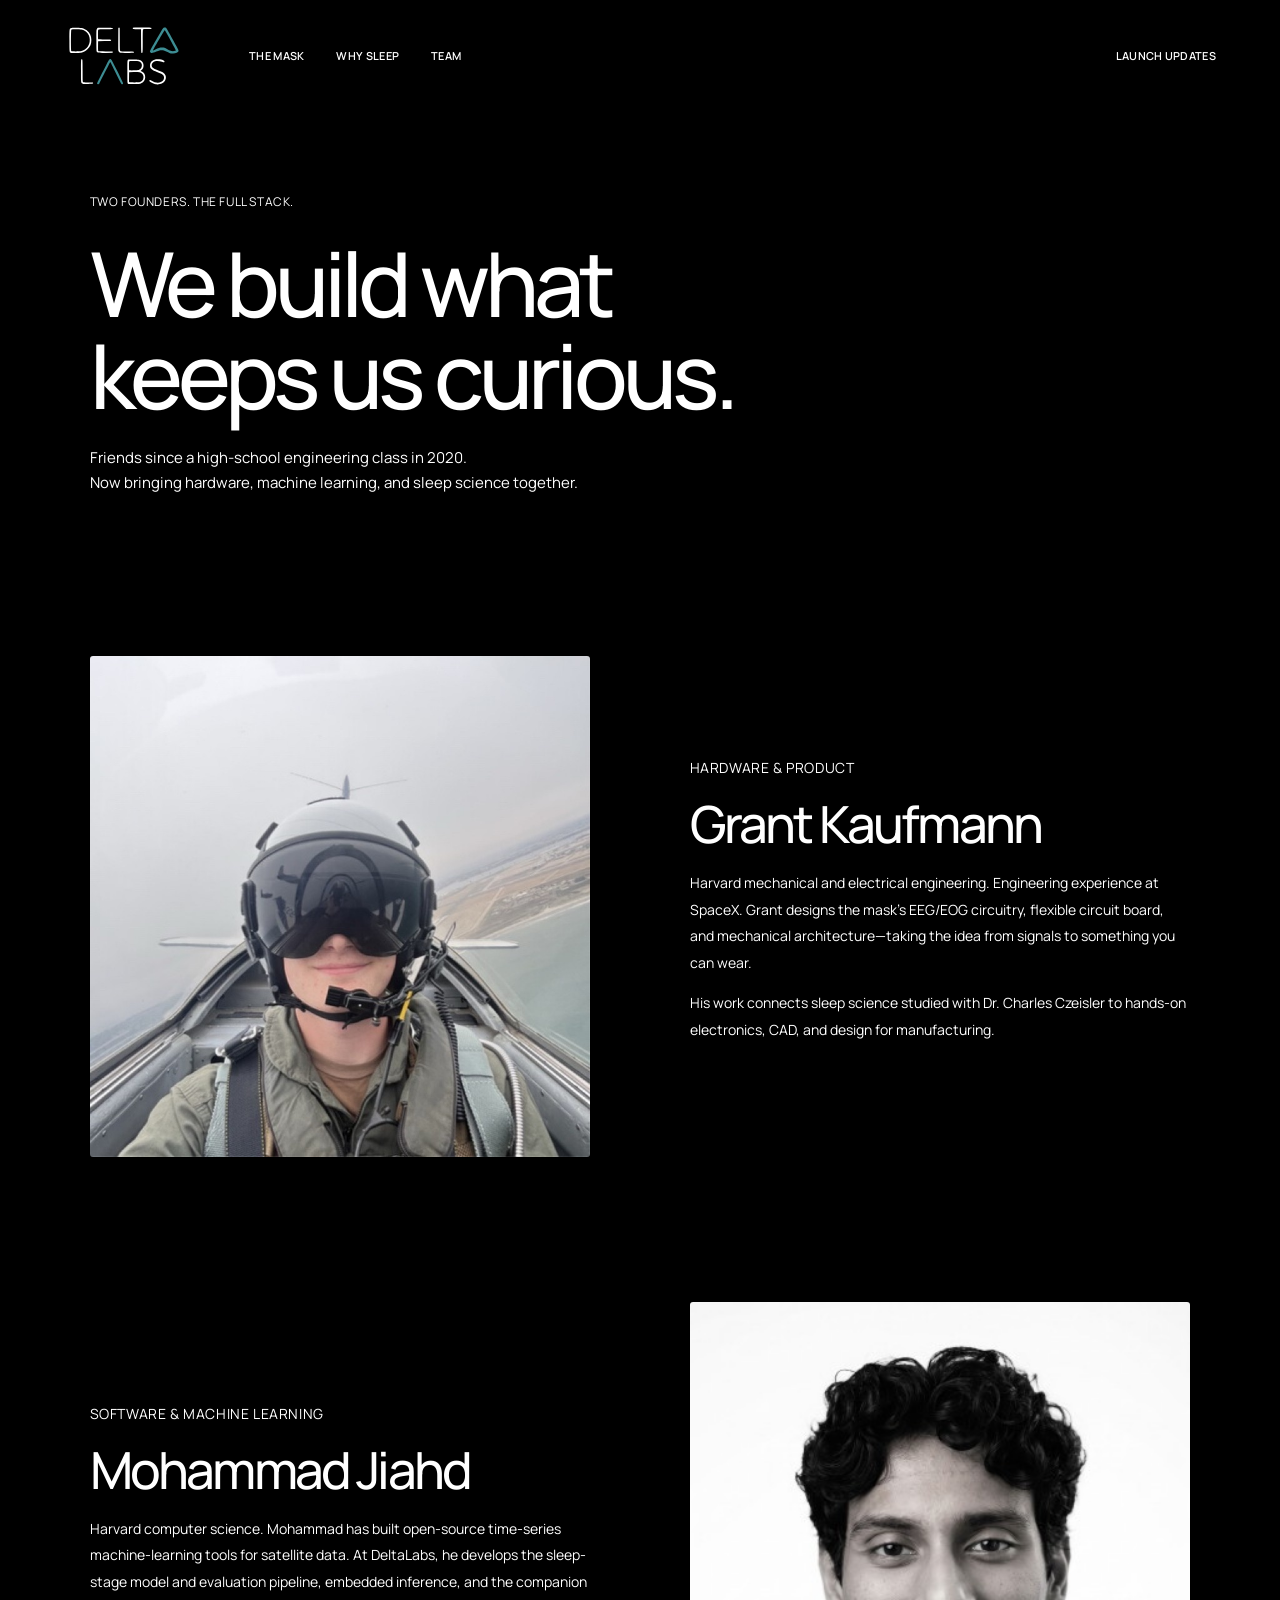
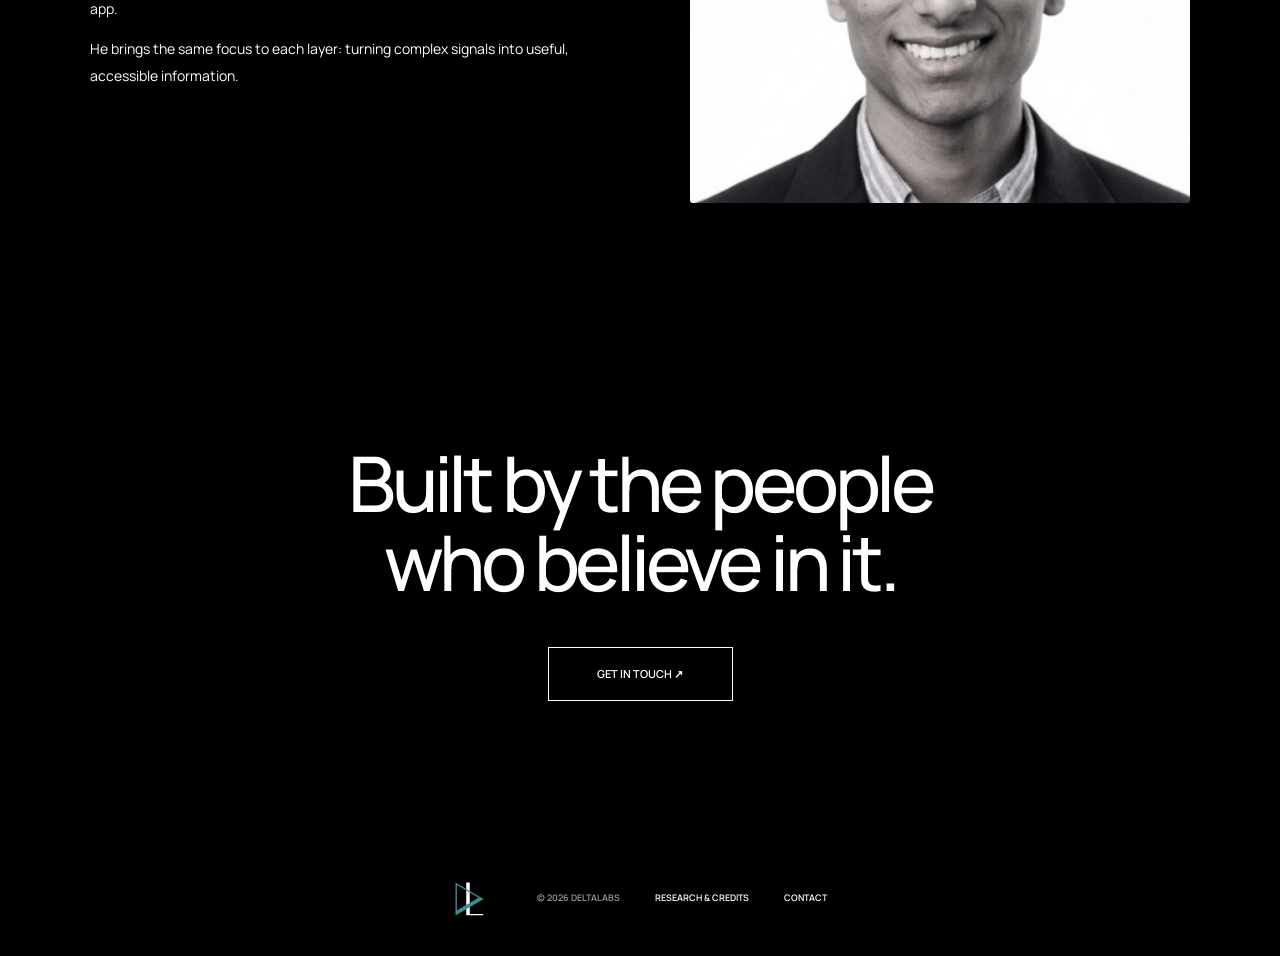
==== about.html @ b3bbf941 "Version revised product media to refresh cached previews" ====
<!doctype html><html lang="en"><head><meta charset="utf-8"><meta name="viewport" content="width=device-width,initial-scale=1"><meta name="theme-color" content="#000"><title>Meet the team — DeltaLabs</title><meta name="description" content="A new approach to sleep: sensing, sound, and sunrise in one integrated mask. Explore the design and the science of sleep."><link rel="icon" href="assets/mark.svg?v=4"><link rel="stylesheet" href="styles.css?v=4"><link rel="stylesheet" href="v4.css?v=4"><script src="config.js" defer></script><script src="app.js?v=4" defer></script></head><body class="inner-page"><a class="skip" href="#main">Skip to content</a><header class="header"><a class="brand" href="./" aria-label="DeltaLabs home"><img src="assets/wordmark.svg?v=4" width="116" height="65" alt="DeltaLabs"></a><nav id="navigation" aria-label="Main navigation"><a href="features.html">The mask</a><a href="sleep.html">Why sleep</a><a href="about.html">Team</a></nav><a class="nav-cta" href="./#launch" data-campaign>Launch updates</a><button class="menu-toggle" aria-label="Open navigation" aria-expanded="false" aria-controls="navigation"><span></span><span></span></button></header><main id="main"><section class="team-intro" data-reveal><p class="eyebrow">TWO FOUNDERS. THE FULL STACK.</p><h1>We build what<br>keeps us curious.</h1><p>Friends since a high-school engineering class in 2020.<br>Now bringing hardware, machine learning, and sleep science together.</p></section><section class="founders"><article class="founder" data-reveal><img src="assets/grant.jpg" alt="Grant Kaufmann in an aircraft cockpit"><div><p class="eyebrow">HARDWARE & PRODUCT</p><h2>Grant Kaufmann</h2><p>Harvard mechanical and electrical engineering. Engineering experience at SpaceX. Grant designs the mask’s EEG/EOG circuitry, flexible circuit board, and mechanical architecture—taking the idea from signals to something you can wear.</p><p>His work connects sleep science studied with Dr. Charles Czeisler to hands-on electronics, CAD, and design for manufacturing.</p></div></article><article class="founder" data-reveal><img src="assets/mohammad.jpg" alt="Mohammad Jiahd"><div><p class="eyebrow">SOFTWARE & MACHINE LEARNING</p><h2>Mohammad Jiahd</h2><p>Harvard computer science. Mohammad has built open-source time-series machine-learning tools for satellite data. At DeltaLabs, he develops the sleep-stage model and evaluation pipeline, embedded inference, and the companion app.</p><p>He brings the same focus to each layer: turning complex signals into useful, accessible information.</p></div></article></section><section class="launch-minimal"><h2>Built by the people<br>who believe in it.</h2><button class="button" data-contact-open>GET IN TOUCH ↗</button></section></main><footer><a href="./" class="footer-brand" aria-label="DeltaLabs home"><img src="assets/mark.svg?v=4" width="39" height="44" alt=""></a><span>© <span data-year>2026</span> DELTALABS</span><a href="science.html">RESEARCH & CREDITS</a><button data-contact-open>CONTACT</button><div class="socials" aria-label="DeltaLabs social accounts"></div></footer><dialog id="contact-dialog" aria-labelledby="contact-title"><button class="dialog-close" data-close aria-label="Close contact">×</button><h2 id="contact-title">STAY CLOSE.</h2><p>Public contact and launch channels will be announced here.</p><a data-contact hidden></a><div class="socials" aria-label="DeltaLabs social accounts"></div><p class="small-note">The mask is in development. Orders are not open.</p></dialog></body></html>
---- styles.css ----
@import url('https://fonts.googleapis.com/css2?family=Archivo:wght@400;500;600;700&display=swap');
:root{color-scheme:dark;--font:'Archivo',Arial,Helvetica,sans-serif}*{box-sizing:border-box}html{scroll-behavior:smooth}body{margin:0;background:#000;color:#fff;font:15px/1.65 var(--font);overflow-x:hidden}a{color:inherit;text-decoration:none}button{font:inherit;color:inherit;border:0;background:none;cursor:pointer}img,video{display:block;max-width:100%}a:focus-visible,button:focus-visible,summary:focus-visible{outline:1px solid #fff;outline-offset:7px}::selection{background:white;color:black}.sr-only{position:absolute;width:1px;height:1px;padding:0;margin:-1px;overflow:hidden;clip:rect(0,0,0,0);white-space:nowrap;border:0}.skip{position:fixed;z-index:100;top:-80px;left:20px;background:white;color:black;padding:15px}.skip:focus{top:10px}.header{position:absolute;z-index:20;top:0;left:0;width:100%;height:112px;display:flex;align-items:center;gap:65px;padding:0 5%;background:linear-gradient(#0008,transparent)}.brand{display:block;flex-shrink:0}.brand img{width:116px;height:65px;object-fit:contain}.header nav{display:flex;gap:32px}.header nav a,.nav-cta{font-size:11px;font-weight:600;letter-spacing:.3px;text-transform:uppercase;position:relative}.header nav a:after,.nav-cta:after{content:'';position:absolute;width:0;height:1px;bottom:-6px;left:0;background:white;transition:width .3s}.header nav a:hover:after,.nav-cta:hover:after{width:100%}.nav-cta{margin-left:auto}.menu-toggle{display:none}.hero{position:relative;width:100%;height:100svh;min-height:540px;background:#000;overflow:hidden}.hero>video{width:100%;height:100%;object-fit:cover;object-position:center}.scroll-cue{position:absolute;bottom:38px;left:calc(50% - 20px);width:40px;height:40px;display:grid;place-items:center}.scroll-cue span{width:15px;height:15px;border-right:2px solid #fff;border-bottom:2px solid #fff;transform:rotate(45deg);animation:chevron 2.5s ease-in-out infinite}.replay{position:absolute;bottom:42px;right:5%;font-size:9px;letter-spacing:1px;color:#ffffffa0;min-height:35px;padding:10px}.scene{position:relative;min-height:740px;height:100svh;max-height:1300px;isolation:isolate;overflow:hidden;background:#000}.scene-image{position:absolute;inset:0;width:100%;height:100%;object-fit:cover;object-position:center;z-index:-2}.scene:after{content:'';position:absolute;inset:0;background:linear-gradient(0deg,#000b,transparent 53%);z-index:-1;pointer-events:none}.scene-copy{position:absolute;left:6%;bottom:10%;max-width:420px}.scene-copy.right{left:auto;right:6%}.eyebrow{font-size:12px;font-weight:400;letter-spacing:.6px;margin:0 0 15px;text-transform:uppercase;color:#fff}h2{font:600 clamp(38px,4.2vw,66px)/1.04 var(--font);letter-spacing:-1.6px;margin:0 0 20px}h2 em{font-style:normal}.scene-copy>p:not(.eyebrow),.launch-copy>p:not(.eyebrow){font-size:14px;color:#ddd;line-height:1.7;margin:0 0 24px}.button{display:inline-flex;min-height:54px;min-width:185px;padding:16px 24px;align-items:center;justify-content:center;border:1px solid #fff;color:#fff;background:transparent;font-size:11px;font-weight:600;transition:background .25s,color .25s}.button:hover{background:#fff;color:#000}.button span{margin-left:25px}.science-teaser{position:relative;min-height:800px;height:100svh;max-height:1100px;padding:100px 6%;display:flex;align-items:center;overflow:hidden}.science-heading{position:relative;z-index:2;max-width:470px}.science-heading h2{font-size:clamp(45px,5.5vw,82px)}.science-heading>p:not(.eyebrow){font-size:15px;color:#ccc;line-height:1.9;margin:25px 0 30px}.bird-trace{position:absolute;left:35%;top:9%;width:75%;height:85%;opacity:.8}.bird-trace svg{width:100%;height:100%;fill:none;stroke:#fff;stroke-width:1}.bird-trace circle{stroke:#ffffff13}.bird-trace .flight-path{stroke:#ffffff40;stroke-dasharray:2 10}.bird-trace .bird{fill:#fff;stroke:none;transform-origin:50% 50%;animation:glide 10s ease-in-out infinite}.launch{position:relative;min-height:850px;height:100svh;max-height:1300px;overflow:hidden;background:#000}.launch>img{position:absolute;inset:0;width:100%;height:100%;object-fit:cover}.launch-copy{position:absolute;bottom:9%;width:100%;text-align:center;padding:0 6%}.launch-copy h2{margin:0 0 20px}.contact-line{display:flex;justify-content:center;align-items:center;gap:45px;flex-wrap:wrap;padding:65px 6% 25px;font-size:10px;font-weight:500}.contact-line p{color:#888}.contact-line button{font-size:10px;padding:0}.contact-line a:hover,.contact-line button:hover{color:#aaa}.product-note{text-align:center;max-width:920px;margin:15px auto 45px;padding:0 5%;font-size:9px;color:#888;line-height:1.8}footer{display:flex;justify-content:center;align-items:center;gap:35px;min-height:115px;padding:30px 6%;font-size:9px;font-weight:600}footer>span{color:#999}footer button{font-size:9px;font-weight:600;padding:0}.footer-brand{margin-right:10px}.footer-brand img{object-fit:contain}.socials{display:flex;gap:22px;flex-wrap:wrap;font-size:10px}.socials:empty{display:none}dialog{border:1px solid #ffffff35;background:#050505;color:#fff;padding:50px;width:min(650px,92vw);max-height:90svh;overflow-y:auto}dialog::backdrop{background:#000e;backdrop-filter:blur(8px)}dialog h2{font-size:36px;letter-spacing:-1px}dialog p{font-size:13px;color:#bbb}.dialog-close{position:absolute;top:12px;right:18px;font-size:30px;font-weight:400;padding:5px;line-height:1}.small-note{font-size:10px!important;color:#999!important;margin-top:30px}.film-heading{display:flex;justify-content:space-between;align-items:center;margin-bottom:25px}.film-heading h2{font-size:22px;margin:0}.film-heading button{font-size:32px;line-height:1}#film-dialog{width:min(1200px,94vw);padding:25px}#product-film{width:100%;height:auto}body.modal-open{overflow:hidden}dl{margin:35px 0 0}dl>div{padding:17px 0;border-top:1px solid #ffffff30;display:grid;grid-template-columns:135px 1fr;gap:20px}dt{font-size:10px;font-weight:600}dd{margin:0;font-size:12px;color:#bbb}a[hidden]{display:none!important}.inner-page .header{position:relative;background:none}.section{padding:80px 6%;max-width:1600px;margin:auto}.page-hero{padding-top:70px;padding-bottom:60px}.page-hero h1{font:600 clamp(54px,6.3vw,98px)/1.02 var(--font);letter-spacing:-3px;margin:25px 0 30px;text-transform:uppercase}.page-hero h1 em{font-style:normal}.page-hero>p{max-width:620px;color:#bbb;font-size:15px}.team-grid{display:grid;grid-template-columns:1fr 1fr;gap:80px;padding-top:30px}.team-card{border-top:1px solid #ffffff50;padding-top:30px}.team-card h2{font-size:35px;line-height:1.1;letter-spacing:-1px;margin:20px 0 25px}.team-card .role{font-size:10px;color:#aaa;letter-spacing:.5px}.team-card p{font-size:14px;color:#bbb;line-height:1.9}.editorial{max-width:1050px;padding-top:20px}.editorial h2{font-size:36px;letter-spacing:-1px;line-height:1.15;margin:55px 0 25px}.editorial h3{font-size:21px;font-weight:500;line-height:1.4;margin:35px 0 15px}.editorial p,.editorial li{font-size:14px;color:#bbb;line-height:1.95}.editorial a:not(.button){text-decoration:underline;text-decoration-color:#ffffff60;text-underline-offset:4px;color:#fff}.course-note{font-size:11px!important;border-top:1px solid #ffffff30;padding-top:22px;color:#999!important}.chapter{border-top:1px solid #ffffff25;padding-top:35px;margin-top:55px;scroll-margin-top:40px}.chapter h2{margin-top:20px}.chapter .eyebrow{font-size:10px}.editorial li{margin-bottom:18px}.editorial ol{padding-left:20px}.science-nav{display:flex;flex-wrap:wrap;gap:25px;padding-top:0;padding-bottom:40px}.science-nav a{font-size:10px;text-transform:uppercase;border-bottom:1px solid #ffffff40;padding-bottom:5px}.contact.section{display:grid;grid-template-columns:1fr 1fr;gap:80px;border-top:1px solid #ffffff30}.contact h2{font-size:35px;margin:25px 0}.contact p{color:#aaa;font-size:13px}.contact-links{display:flex;flex-direction:column;align-items:flex-start;justify-content:center;gap:20px}.contact-links p{font-size:12px}.contact-links>a:not(.button){font-size:12px}.ready .scene-copy,.ready .science-heading,.ready .launch-copy{opacity:0;transform:translateY(25px);transition:transform .8s ease,opacity .8s ease}.ready .in-view .scene-copy,.ready .in-view .science-heading,.ready .in-view .launch-copy{opacity:1;transform:translateY(0)}
@keyframes chevron{0%,100%{transform:translateY(0) rotate(45deg);opacity:.5}50%{transform:translateY(8px) rotate(45deg);opacity:1}}@keyframes glide{50%{transform:translateY(-12px) rotate(2deg)}}
@media(max-width:900px){.header{gap:35px}.header nav{gap:24px}.scene{min-height:700px}.scene-copy,.scene-copy.right{max-width:340px;bottom:9%}.science-teaser{min-height:720px}.bird-trace{left:28%;width:90%;opacity:.4}h2{font-size:48px}.launch{min-height:740px}}
@media(max-width:600px){.header{height:90px;padding:0 6%;gap:20px}.brand img{width:88px;height:56px}.header nav{display:none;position:absolute;top:90px;left:0;right:0;background:#000;padding:25px 6% 35px;flex-direction:column;gap:25px;border-bottom:1px solid #ffffff20}.header nav.open{display:flex}.header nav a{font-size:12px}.nav-cta{font-size:9px;letter-spacing:0}.menu-toggle{display:flex;width:24px;height:30px;flex-direction:column;justify-content:center;gap:6px;padding:0}.menu-toggle span{display:block;width:22px;height:1px;background:#fff;transition:transform .2s}.menu-toggle[aria-expanded=true] span:first-child{transform:translateY(3.5px) rotate(45deg)}.menu-toggle[aria-expanded=true] span:last-child{transform:translateY(-3.5px) rotate(-45deg)}.hero{min-height:580px}.hero>video{object-fit:contain;transform:scale(1.08)}.scroll-cue{bottom:35px}.replay{bottom:37px;font-size:8px}.scene{height:95svh;min-height:680px;max-height:950px}.scene-image{object-fit:contain;object-position:center 28%;height:66%;top:0;transform:scale(1.6)}.scene-copy,.scene-copy.right{left:7%;right:7%;bottom:8%;max-width:360px}.scene:after{background:linear-gradient(0deg,#000 3%,#000c 27%,transparent 62%)}.eyebrow{font-size:10px;margin-bottom:16px}h2{font-size:40px;letter-spacing:-1px;line-height:1.06;margin-bottom:22px}.scene-copy>p:not(.eyebrow){font-size:13px;line-height:1.8;margin-bottom:25px}.button{font-size:10px;padding:15px 20px;min-height:50px;min-width:170px}.science-teaser{height:90svh;min-height:720px;padding:65px 7%;align-items:flex-end}.science-heading{max-width:340px}.science-heading h2{font-size:46px}.science-heading>p:not(.eyebrow){font-size:13px}.bird-trace{top:-12%;left:-3%;width:110%;height:65%;opacity:.7}.launch{min-height:740px;height:95svh}.launch>img{object-fit:contain;height:70%;transform:scale(1.4)}.launch-copy{bottom:8%;padding:0 7%;text-align:left}.launch-copy h2{font-size:37px}.launch-copy>p:not(.eyebrow){font-size:12px}.contact-line{padding:40px 7% 20px;gap:25px;justify-content:flex-start}.contact-line p{width:100%;margin:0;font-size:9px}.contact-line a,.contact-line button{font-size:9px}.product-note{text-align:left;padding:0 7%;font-size:8px;margin-bottom:25px}footer{justify-content:flex-start;flex-wrap:wrap;padding:25px 7%;gap:24px;font-size:8px}footer button{font-size:8px}.footer-brand{margin-right:0}.footer-brand img{width:30px;height:35px}.section{padding:55px 7%}.page-hero{padding-top:50px;padding-bottom:25px}.page-hero h1{font-size:48px;letter-spacing:-1.5px;line-height:1.05}.page-hero>p{font-size:13px}.team-grid{grid-template-columns:1fr;gap:45px;padding-top:30px}.team-card h2{font-size:32px}.team-card p{font-size:13px}.editorial{padding-top:20px}.editorial h2{font-size:29px;margin-top:40px}.editorial h3{font-size:20px}.editorial p,.editorial li{font-size:13px}.science-nav{gap:18px;padding-top:15px;padding-bottom:30px}.science-nav a{font-size:9px}.contact.section{grid-template-columns:1fr;gap:15px}dialog{padding:40px 25px}dialog h2{font-size:30px}dl>div{grid-template-columns:1fr;gap:10px}.chapter{margin-top:40px;padding-top:25px}.chapter h2{margin-top:15px}}
@media(prefers-reduced-motion:reduce){html{scroll-behavior:auto}*,*:before,*:after{animation:none!important;transition:none!important}.ready .scene-copy,.ready .science-heading,.ready .launch-copy{opacity:1;transform:none}}
---- v4.css ----
@import url('https://fonts.googleapis.com/css2?family=Manrope:wght@400;500;600;700&display=swap');
:root{--font:'Manrope',Arial,sans-serif}body{color:#fff}h1,h2{font-weight:500;letter-spacing:-.055em}p{color:#fff}.brand img{width:120px;height:70px}.opening{height:100svh;min-height:580px;position:relative;overflow:hidden}.opening video{width:100%;height:100%;object-fit:cover}.opening-bottom{position:absolute;bottom:35px;left:6%;right:6%;display:flex;justify-content:space-between;font-size:10px;letter-spacing:.08em}.opening-bottom button{font-size:9px}.statement{padding:140px 7%;max-width:1250px;margin:auto}.statement h2{font-size:clamp(58px,8vw,116px);line-height:1}.statement>p:not(.eyebrow){margin:30px 0;font-size:17px;line-height:1.8}.benefit{height:100svh;min-height:700px;position:relative;isolation:isolate;overflow:hidden}.backdrop{position:absolute;z-index:-3;inset:0;width:100%;height:100%;object-fit:cover;filter:brightness(.65)}.benefit:after,.sleep-hero:after{content:'';position:absolute;inset:0;z-index:-1;background:linear-gradient(90deg,#000c,transparent 85%),linear-gradient(0deg,#000,transparent 35%,transparent 85%,#000)}.benefit-copy{position:absolute;left:7%;bottom:12%;width:min(440px,86%)}.benefit-copy h2{font-size:clamp(50px,6vw,88px)}.benefit-copy>p:not(.eyebrow){max-width:330px;font-size:15px}.text-links{display:flex;flex-direction:column;align-items:flex-start;gap:12px;margin-top:30px;font-size:11px}.text-links a{border-bottom:1px solid #ffffff55;padding-bottom:4px}.caption{display:block;font-size:9px!important;letter-spacing:.06em;margin-top:30px!important}.eeg{position:absolute;right:-10%;top:22%;width:80%;opacity:.75;overflow:visible}.eeg path{fill:none;stroke:#fff;stroke-width:1;stroke-dasharray:1800;animation:signal 12s linear infinite}.sensing .backdrop{object-position:70% center;filter:brightness(.55)}.launch-minimal{text-align:center;padding:140px 7%}.launch-minimal h2{font-size:clamp(48px,6vw,84px)}.launch-minimal .button{margin-top:25px}.team-intro{padding:80px 7% 100px}.team-intro h1{font-size:clamp(54px,7vw,104px);line-height:1.03;margin:25px 0}.founders{padding:0 7%;max-width:1600px;margin:auto}.founder{display:grid;grid-template-columns:1fr 1fr;align-items:center;gap:9%;padding:45px 0 100px}.founder img{width:100%;height:auto;aspect-ratio:1;object-fit:cover;border-radius:3px}.founder h2{font-size:clamp(32px,4vw,55px)}.founder p{font-size:14px;line-height:1.9}.founder:nth-child(2) img{order:2}.sleep-hero{position:relative;isolation:isolate;height:90svh;min-height:650px;display:flex;align-items:flex-end;padding:100px 7%}.sleep-hero h1{font-size:clamp(65px,9vw,136px);line-height:.98;margin:20px 0 30px}.sleep-hero>div{max-width:660px}.sleep-hero p{max-width:390px}.guide-nav{padding:30px 7%;display:flex;gap:25px;flex-wrap:wrap;border-bottom:1px solid #ffffff20;font-size:10px;text-transform:uppercase}.sleep-chapter{position:relative;isolation:isolate;padding:110px 7%;scroll-margin-top:30px;overflow:hidden;min-height:650px}.sleep-chapter>.backdrop{opacity:.45;filter:brightness(.7)}.sleep-chapter:after{content:'';position:absolute;inset:0;z-index:-1;background:linear-gradient(0deg,#000,transparent 35%,#0009 75%,#000),linear-gradient(90deg,#000b,transparent)}.chapter-layout{display:grid;grid-template-columns:1fr 1fr;gap:10%;max-width:1450px;margin:auto}.chapter-lead{position:sticky;top:60px;align-self:start}.chapter-lead h2{font-size:clamp(43px,5vw,74px)}.chapter-lead>p{max-width:400px}.research-details{border-top:1px solid #ffffff55;padding:20px 0}.research-details summary{cursor:pointer;list-style:none;display:flex;justify-content:space-between;gap:20px;font-size:16px;line-height:1.5}.research-details summary::-webkit-details-marker{display:none}.research-details summary:after{content:'+'}.research-details[open] summary:after{content:'−'}.research-details p{font-size:13px;line-height:1.95;margin-top:20px}.research-details a,.source-line a{border-bottom:1px solid #ffffff66}.source-line{font-size:10px;line-height:1.9;margin-top:25px}.feature-shell{height:calc(100svh - 112px);min-height:690px;position:relative;overflow:hidden}.feature-heading{position:absolute;left:6%;top:20px;z-index:3;pointer-events:none}.feature-heading h1{font-size:clamp(35px,4vw,62px);line-height:1.05;margin:10px 0}.feature-heading p{font-size:10px}.model-stage{position:absolute;inset:0 28% 0 0;background:radial-gradient(ellipse at 45% 50%,#17191a 0,black 65%)}.model-stage canvas{width:100%;height:100%;display:block}.model-status{position:absolute;left:6%;bottom:20px;font-size:10px}.hotspots{position:absolute;inset:0;pointer-events:none}.hotspot{position:absolute;pointer-events:auto;width:32px;height:32px;border-radius:50%;border:1px solid #fff;background:#0008;transform:translate(-50%,-50%);font-size:17px;box-shadow:0 0 0 5px #ffffff15;transition:background .3s}.hotspot:after{content:attr(aria-label);position:absolute;left:40px;top:7px;white-space:nowrap;font-size:9px;letter-spacing:.04em}.hotspot[aria-pressed=true]{background:white;color:black}.feature-description{position:absolute;right:6%;top:20%;width:27%;max-width:380px}.feature-description h2{font-size:clamp(30px,3.2vw,49px);margin:20px 0}.feature-description p{font-size:13px;line-height:1.9}.part-selector{display:flex;flex-wrap:wrap;gap:8px;margin-top:30px}.part-selector button{padding:8px 11px;border:1px solid #ffffff40;border-radius:20px;font-size:10px}.part-selector button[aria-pressed=true]{background:white;color:black}.reset-model{margin-top:22px;font-size:10px;border-bottom:1px solid #ffffff55;padding:5px 0}.feature-note{font-size:9px!important;opacity:.7;margin-top:25px}.model-fallback{position:absolute;width:100%;height:100%;object-fit:contain;opacity:.5;pointer-events:none}.model-loaded .model-fallback{display:none}.reveal-ready [data-reveal]{opacity:0;transform:translateY(28px);transition:opacity 1s,transform 1s}.reveal-ready [data-reveal].revealed{opacity:1;transform:none}.motion-paused .eeg path{animation-play-state:paused}@keyframes signal{to{stroke-dashoffset:-3600}}
@media(max-width:850px){.chapter-layout{grid-template-columns:1fr;gap:35px}.chapter-lead{position:static}.feature-shell{height:auto;min-height:1050px}.model-stage{inset:0 0 auto;height:570px}.feature-description{top:580px;left:7%;right:7%;width:auto;max-width:none}.feature-heading{top:20px}.hotspot:after{display:none}.feature-heading h1{font-size:38px}.feature-description h2{font-size:38px}.founder{gap:6%}.founder p{font-size:12px}.feature-heading p{max-width:240px}}
@media(max-width:600px){.opening{min-height:580px}.opening video{object-fit:cover;object-position:50% 50%}.opening-bottom{font-size:8px}.opening-bottom button{font-size:8px}.statement{padding:95px 7%}.statement>p:not(.eyebrow){font-size:14px}.benefit{height:90svh;min-height:660px}.benefit-copy{bottom:10%}.benefit-copy h2{font-size:54px}.benefit-copy>p:not(.eyebrow){font-size:13px;max-width:290px}.benefit:after{background:linear-gradient(0deg,#000 0,#0009 35%,transparent 80%,#000)}.backdrop{object-position:60% center}.eeg{width:130%;top:18%;right:-35%}.launch-minimal{padding:95px 7%}.team-intro{padding:55px 7% 55px}.team-intro h1{font-size:55px}.team-intro>p{font-size:13px}.founder{grid-template-columns:1fr;gap:30px;padding:25px 0 65px}.founder:nth-child(2) img{order:0}.founder h2{font-size:35px}.founder p{font-size:13px}.sleep-hero{min-height:650px;padding-bottom:75px}.sleep-hero h1{font-size:69px}.sleep-hero p{font-size:14px}.sleep-chapter{padding:75px 7%}.guide-nav{gap:18px;font-size:9px}.chapter-lead h2{font-size:47px}.chapter-lead>p{font-size:14px}.research-details summary{font-size:14px}.research-details p{font-size:12px}.feature-shell{min-height:1050px}.model-stage{height:510px}.feature-description{top:520px}.feature-heading{left:7%}.feature-heading h1{font-size:34px}.model-status{bottom:8px}.feature-note{font-size:9px}.brand img{width:90px;height:60px}}
.wild-gallery{display:grid;grid-template-columns:1fr 1fr;gap:3%;padding:30px 7% 80px}.wild-gallery figure{margin:0}.wild-gallery img{width:100%;aspect-ratio:3/2;object-fit:cover;filter:brightness(.75)}.wild-gallery figcaption{font-size:10px;margin-top:15px;max-width:350px}@media(max-width:600px){.wild-gallery{grid-template-columns:1fr;gap:35px}}
.spin-toggle{display:block;font-size:10px;padding:7px 0;margin-top:10px}.model-stage canvas{touch-action:none;cursor:grab}.model-stage.dragging canvas{cursor:grabbing}.hotspots{z-index:2}.hotspot:after{opacity:0;transition:opacity .2s;background:#000b;padding:2px 5px;top:4px}.hotspot:hover:after,.hotspot:focus-visible:after,.hotspot[aria-pressed=true]:after{opacity:1;color:white}
@media(min-width:851px){.model-stage{right:34%}}
@media(max-width:600px){.opening video{transform:scale(.8)}}
@media(prefers-reduced-motion:reduce){.reveal-ready [data-reveal]{opacity:1;transform:none}.eeg path{animation:none}}
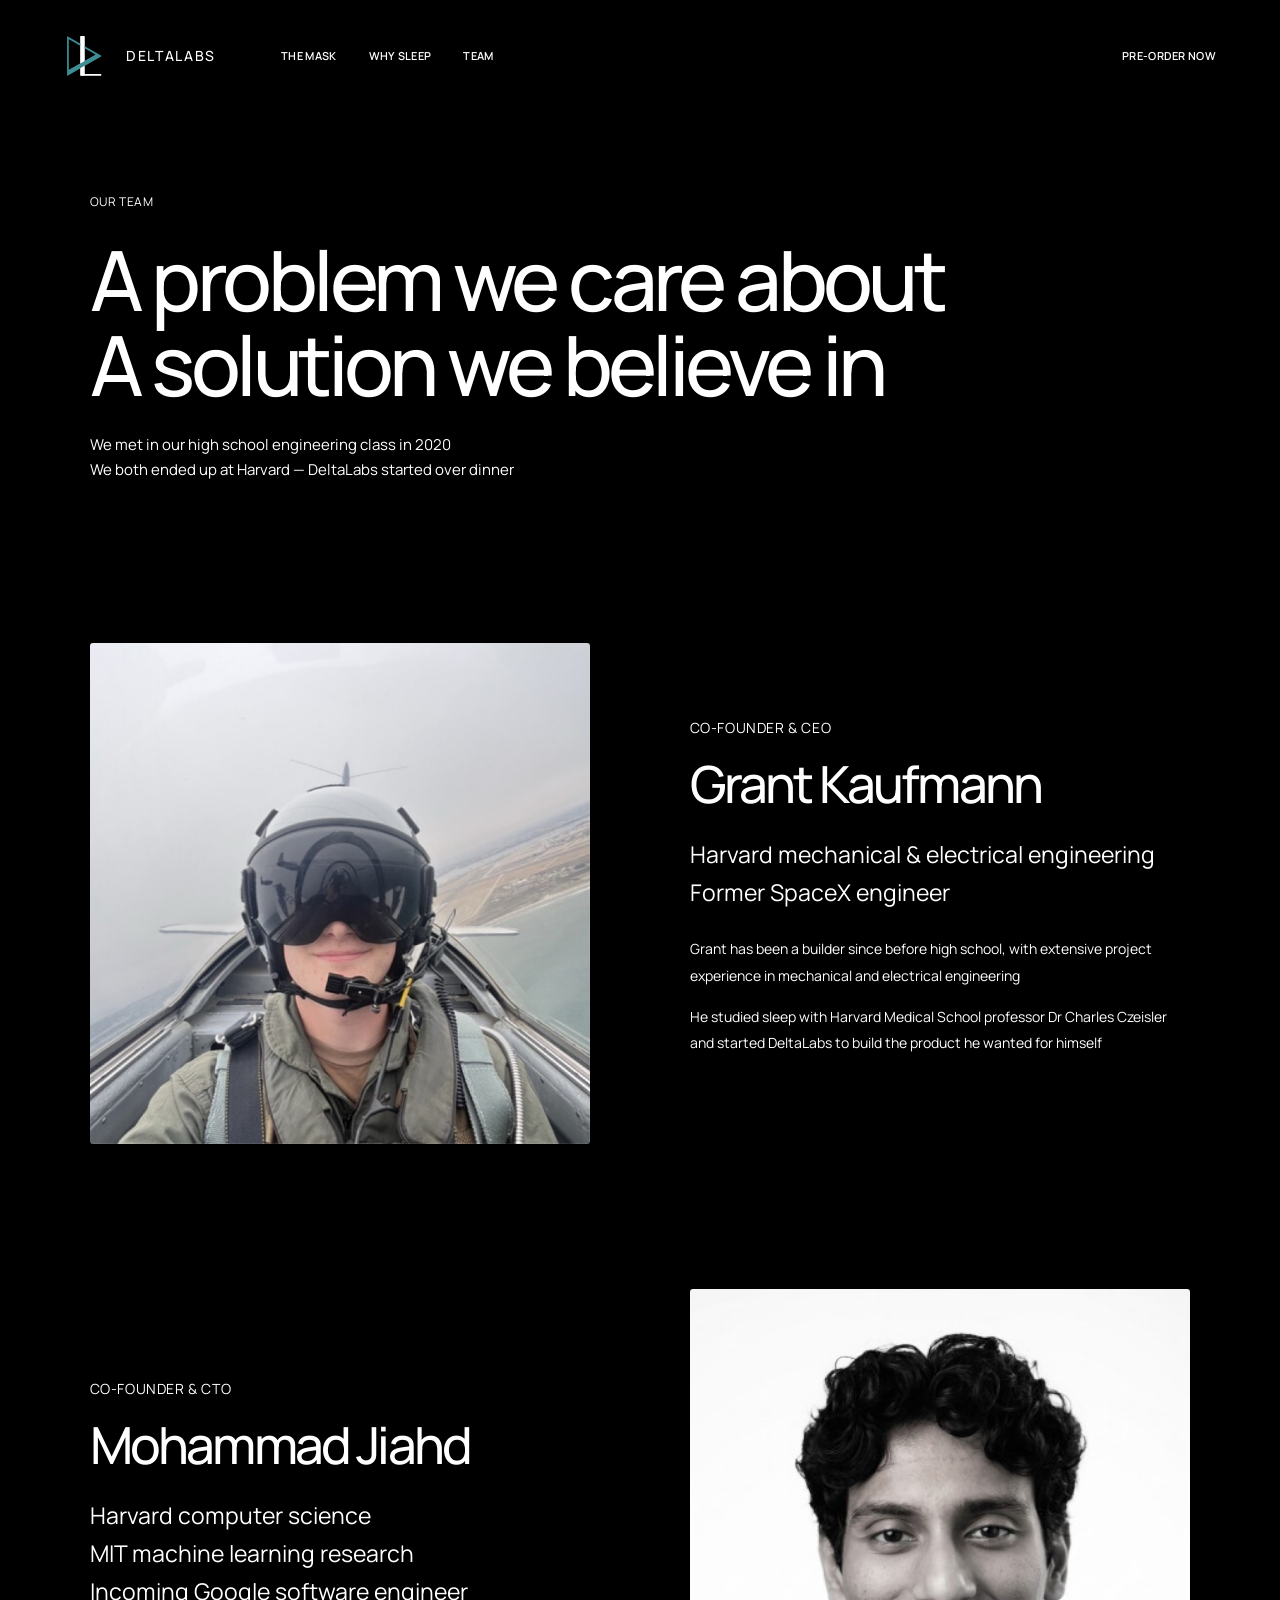
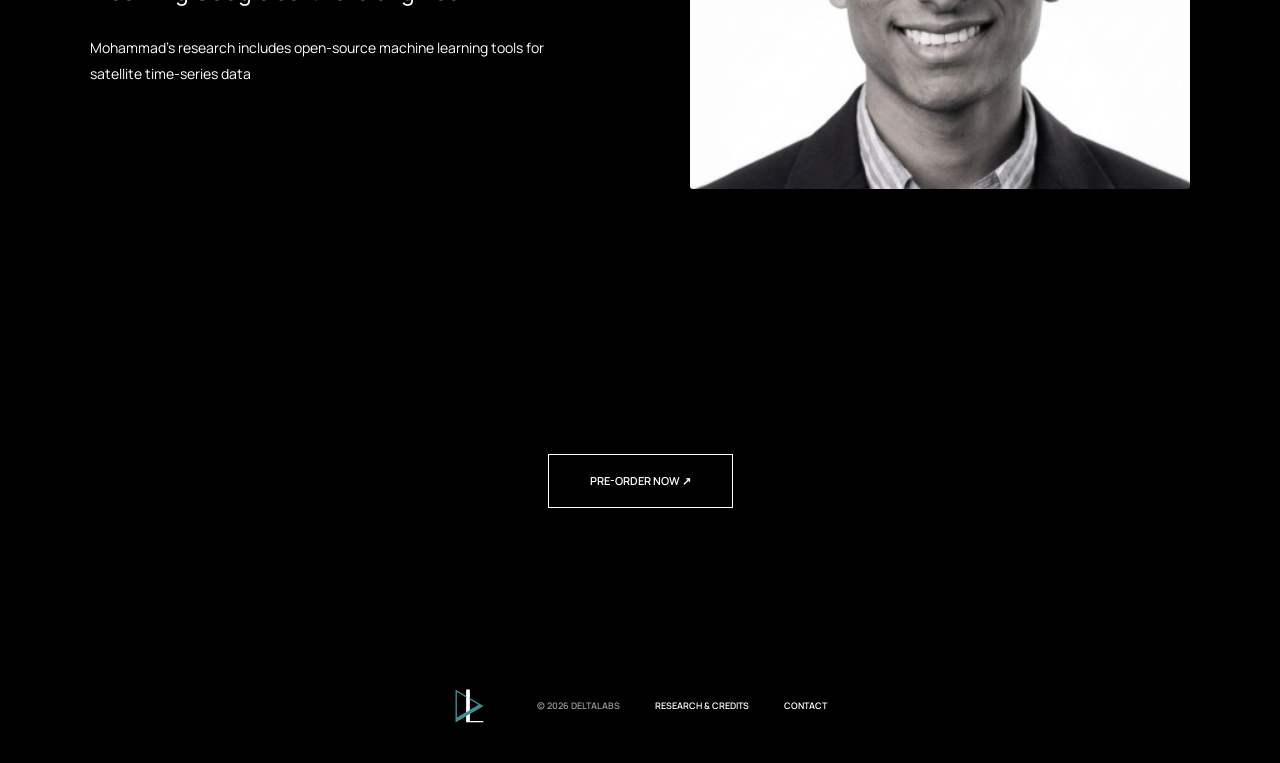
==== commit 81106ab3: "Use founder pitch copy and rebuild mask films and feature explorer" ====
--- a/about.html
+++ b/about.html
@@ -1 +1 @@
-<!doctype html><html lang="en"><head><meta charset="utf-8"><meta name="viewport" content="width=device-width,initial-scale=1"><meta name="theme-color" content="#000"><title>Meet the team — DeltaLabs</title><meta name="description" content="A new approach to sleep: sensing, sound, and sunrise in one integrated mask. Explore the design and the science of sleep."><link rel="icon" href="assets/mark.svg?v=4"><link rel="stylesheet" href="styles.css?v=4"><link rel="stylesheet" href="v4.css?v=4"><script src="config.js" defer></script><script src="app.js?v=4" defer></script></head><body class="inner-page"><a class="skip" href="#main">Skip to content</a><header class="header"><a class="brand" href="./" aria-label="DeltaLabs home"><img src="assets/wordmark.svg?v=4" width="116" height="65" alt="DeltaLabs"></a><nav id="navigation" aria-label="Main navigation"><a href="features.html">The mask</a><a href="sleep.html">Why sleep</a><a href="about.html">Team</a></nav><a class="nav-cta" href="./#launch" data-campaign>Launch updates</a><button class="menu-toggle" aria-label="Open navigation" aria-expanded="false" aria-controls="navigation"><span></span><span></span></button></header><main id="main"><section class="team-intro" data-reveal><p class="eyebrow">TWO FOUNDERS. THE FULL STACK.</p><h1>We build what<br>keeps us curious.</h1><p>Friends since a high-school engineering class in 2020.<br>Now bringing hardware, machine learning, and sleep science together.</p></section><section class="founders"><article class="founder" data-reveal><img src="assets/grant.jpg" alt="Grant Kaufmann in an aircraft cockpit"><div><p class="eyebrow">HARDWARE & PRODUCT</p><h2>Grant Kaufmann</h2><p>Harvard mechanical and electrical engineering. Engineering experience at SpaceX. Grant designs the mask’s EEG/EOG circuitry, flexible circuit board, and mechanical architecture—taking the idea from signals to something you can wear.</p><p>His work connects sleep science studied with Dr. Charles Czeisler to hands-on electronics, CAD, and design for manufacturing.</p></div></article><article class="founder" data-reveal><img src="assets/mohammad.jpg" alt="Mohammad Jiahd"><div><p class="eyebrow">SOFTWARE & MACHINE LEARNING</p><h2>Mohammad Jiahd</h2><p>Harvard computer science. Mohammad has built open-source time-series machine-learning tools for satellite data. At DeltaLabs, he develops the sleep-stage model and evaluation pipeline, embedded inference, and the companion app.</p><p>He brings the same focus to each layer: turning complex signals into useful, accessible information.</p></div></article></section><section class="launch-minimal"><h2>Built by the people<br>who believe in it.</h2><button class="button" data-contact-open>GET IN TOUCH ↗</button></section></main><footer><a href="./" class="footer-brand" aria-label="DeltaLabs home"><img src="assets/mark.svg?v=4" width="39" height="44" alt=""></a><span>© <span data-year>2026</span> DELTALABS</span><a href="science.html">RESEARCH & CREDITS</a><button data-contact-open>CONTACT</button><div class="socials" aria-label="DeltaLabs social accounts"></div></footer><dialog id="contact-dialog" aria-labelledby="contact-title"><button class="dialog-close" data-close aria-label="Close contact">×</button><h2 id="contact-title">STAY CLOSE.</h2><p>Public contact and launch channels will be announced here.</p><a data-contact hidden></a><div class="socials" aria-label="DeltaLabs social accounts"></div><p class="small-note">The mask is in development. Orders are not open.</p></dialog></body></html>+<!doctype html><html lang="en"><head><meta charset="utf-8"><meta name="viewport" content="width=device-width,initial-scale=1"><meta name="theme-color" content="#000"><title>Our team — DeltaLabs</title><meta name="description" content="Affordable smart sleep masks — sleep tracking, timed light and sound, and sleep education in one mask"><link rel="icon" href="assets/mark.svg?v=5"><link rel="stylesheet" href="styles.css?v=5"><link rel="stylesheet" href="v4.css?v=5"><link rel="stylesheet" href="v5.css?v=5"><script src="config.js" defer></script><script src="app.js?v=5" defer></script></head><body class="inner-page"><a class="skip" href="#main">Skip to content</a><header class="header"><a class="brand" href="./" aria-label="DeltaLabs home"><img src="assets/mark.svg?v=5" width="58" height="58" alt=""><span>DELTALABS</span></a><nav id="navigation" aria-label="Main navigation"><a href="features.html">The mask</a><a href="sleep.html">Why sleep</a><a href="about.html">Team</a></nav><a class="nav-cta" href="./#launch" data-campaign>Pre-order now</a><button class="menu-toggle" aria-label="Open navigation" aria-expanded="false" aria-controls="navigation"><span></span><span></span></button></header><main id="main"><section class="team-intro" data-reveal><p class="eyebrow">OUR TEAM</p><h1>A problem we care about<br>A solution we believe in</h1><p>We met in our high school engineering class in 2020<br>We both ended up at Harvard — DeltaLabs started over dinner</p></section><section class="founders"><article class="founder" data-reveal><img src="assets/grant.jpg" alt="Grant Kaufmann in an aircraft cockpit"><div><p class="eyebrow">CO-FOUNDER & CEO</p><h2>Grant Kaufmann</h2><p class="background-line">Harvard mechanical & electrical engineering<br>Former SpaceX engineer</p><p>Grant has been a builder since before high school, with extensive project experience in mechanical and electrical engineering</p><p>He studied sleep with Harvard Medical School professor Dr Charles Czeisler and started DeltaLabs to build the product he wanted for himself</p></div></article><article class="founder" data-reveal><img src="assets/mohammad.jpg" alt="Mohammad Jiahd"><div><p class="eyebrow">CO-FOUNDER & CTO</p><h2>Mohammad Jiahd</h2><p class="background-line">Harvard computer science<br>MIT machine learning research<br>Incoming Google software engineer</p><p>Mohammad’s research includes open-source machine learning tools for satellite time-series data</p></div></article></section><section class="launch-minimal"><a class="button" href="./#launch" data-campaign>PRE-ORDER NOW ↗</a></section></main><footer><a href="./" class="footer-brand" aria-label="DeltaLabs home"><img src="assets/mark.svg?v=5" width="39" height="44" alt=""></a><span>© <span data-year>2026</span> DELTALABS</span><a href="science.html">RESEARCH & CREDITS</a><button data-contact-open>CONTACT</button><div class="socials" aria-label="DeltaLabs social accounts"></div></footer><dialog id="preorder-dialog" aria-labelledby="preorder-title"><button class="dialog-close" data-close aria-label="Close">×</button><h2 id="preorder-title">Pre-orders opening soon</h2><p>The mask is still in development<br>We’ll link pre-orders here when they open</p><a data-contact hidden></a><div class="socials"></div></dialog><dialog id="contact-dialog" aria-labelledby="contact-title"><button class="dialog-close" data-close aria-label="Close contact">×</button><h2 id="contact-title">Get in touch</h2><p>Public contact details coming soon</p><a data-contact hidden></a><div class="socials"></div></dialog></body></html>
--- a/v5.css
+++ b/v5.css
@@ -0,0 +1,8 @@
+.opening video{filter:brightness(.48)}.hero-words{position:absolute;bottom:12%;left:7%;right:7%;z-index:2;pointer-events:none}.hero-words h1{font-size:clamp(40px,5.6vw,78px);line-height:1.08;font-weight:500;letter-spacing:-.055em;max-width:920px;margin:12px 0 25px;text-shadow:0 3px 35px #000}.hero-words a{pointer-events:auto;font-size:10px;letter-spacing:.03em}.opening>.motion-toggle{position:absolute;right:6%;bottom:35px;border:1px solid #ffffff55;border-radius:50%;width:32px;height:32px;padding:0;font-size:13px}.statement{padding-top:110px;padding-bottom:110px}.statement h2{font-size:clamp(52px,7.4vw,104px)}.benefit .backdrop{mask-image:linear-gradient(0deg,transparent,#000 18%,#000 82%,transparent);filter:brightness(.6)}.benefit-copy{bottom:16%}.benefit-copy h2{font-size:clamp(46px,5.1vw,76px)}.benefit-copy>p:not(.eyebrow){font-size:14px;line-height:1.8;max-width:380px}.benefit:after{background:linear-gradient(90deg,#000b,transparent 75%)}.focus-right .benefit-copy{left:auto;right:7%}.focus-right:after{background:linear-gradient(-90deg,#000c,transparent 80%)}.focus-right .backdrop{object-position:40% center}.tracking .backdrop{opacity:.3}.tracking .benefit-copy{bottom:12%}.sleep-signals{position:absolute;width:66%;right:2%;top:10%;mask-image:linear-gradient(90deg,transparent,#000 8%,#000 93%,transparent)}.signal-row{display:flex;align-items:center;gap:18px;height:62px}.signal-row>span{flex:0 0 95px;font-size:8px;letter-spacing:.08em;text-align:right}.signal-row>div{overflow:hidden;flex:1;mask-image:linear-gradient(90deg,transparent,#000 8%,#000 90%,transparent)}.signal-row svg{width:200%;max-width:none;height:55px;display:block;animation:trace-slide 22s linear infinite}.signal-row polyline{fill:none;stroke:#fff;stroke-width:1;vector-effect:non-scaling-stroke;opacity:.8}.sleep-signals>p{text-align:right;font-size:8px;padding:15px 10%;opacity:.7}.motion-paused .signal-row svg{animation-play-state:paused}.founder .background-line{font-size:clamp(17px,1.8vw,25px);line-height:1.65;margin:25px 0}.founder p{max-width:520px}.team-intro h1{font-size:clamp(48px,6.5vw,92px)}
+.explorer{max-width:1800px;margin:auto;padding:25px 5% 35px}.explorer-heading{padding:0 2%}.explorer-heading h1{font-size:clamp(38px,4vw,60px);line-height:1.1;margin:12px 0;font-weight:500}.explorer-view{display:grid;grid-template-columns:minmax(0,1fr) 300px;align-items:center;gap:4%;min-height:480px;height:56svh;max-height:680px}.explorer .model-stage{position:relative;inset:auto!important;width:100%;height:100%;min-height:390px;overflow:hidden;background:radial-gradient(ellipse,#16181a,transparent 67%);mask-image:linear-gradient(90deg,transparent,#000 5%,#000 95%,transparent)}.explorer .feature-description{position:relative;inset:auto;width:auto;max-width:none;align-self:center;padding:15px 0;z-index:2;min-height:270px}.explorer .feature-description h2{font-size:clamp(32px,3.2vw,48px);line-height:1.1;overflow-wrap:normal;margin:15px 0}.explorer .feature-description p{font-size:13px;line-height:1.8}.explorer #part-science{font-size:10px;border-bottom:1px solid #ffffff60;padding-bottom:6px;display:inline-block;margin-top:16px}.explorer .model-status{bottom:15px;left:6%;font-size:9px}.explorer-controls{display:flex;align-items:center;gap:25px;flex-wrap:wrap;justify-content:center;padding:15px 0 0}.explorer-controls .part-selector{margin:0;justify-content:center;gap:10px}.explorer-controls .part-selector button{padding:10px 17px;font-size:11px;background:#000}.explorer-controls .part-selector button[aria-pressed=true]{background:white}.model-controls{display:flex;align-items:center;gap:22px}.model-controls .reset-model{margin:0}.model-controls .spin-toggle{display:grid;place-items:center;font-size:13px;margin:0;padding:0;width:32px;height:32px;border:1px solid #ffffff50;border-radius:50%}.explorer-controls>p{font-size:8px;opacity:.75}.explorer>.feature-note{text-align:center;margin:18px 0 0;font-size:8px!important}.feature-description[aria-busy=true]{opacity:.65}.model-stage canvas{outline-offset:-5px}.model-stage.dragging{cursor:grabbing}.hotspots{display:none!important}
+@keyframes trace-slide{to{transform:translateX(-50%)}}
+@media(max-width:900px){.explorer-view{grid-template-columns:minmax(0,1fr) 260px;gap:3%}.explorer .feature-description h2{font-size:35px}.sleep-signals{width:88%;top:8%;right:0}.hero-words h1{font-size:54px}.hero-words{bottom:11%}.hero-words .eyebrow{font-size:9px}}
+@media(max-width:650px){.hero-words h1{font-size:42px;max-width:390px;line-height:1.1}.hero-words{bottom:11%;left:7%}.hero-words a{font-size:9px}.opening video{transform:scale(.8);filter:brightness(.4)}.statement{padding:85px 7%}.statement h2{font-size:51px}.statement>p:not(.eyebrow){font-size:13px}.benefit-copy h2{font-size:48px}.benefit-copy,.focus-right .benefit-copy{left:7%;right:7%;bottom:12%;width:auto}.benefit-copy>p:not(.eyebrow){font-size:12px}.benefit:after,.focus-right:after{background:linear-gradient(0deg,#000 0,#0008 35%,transparent 80%)}.sleep-signals{top:7%;width:100%;right:0}.signal-row{height:45px;gap:8px}.signal-row>span{flex-basis:72px;font-size:6px}.signal-row svg{height:38px}.sleep-signals>p{font-size:6px;padding-right:8%}.tracking .benefit-copy{bottom:9%}.team-intro h1{font-size:46px}.explorer{padding:25px 6%}.explorer-view{display:flex;flex-direction:column;gap:0;height:auto;min-height:0;max-height:none}.explorer .model-stage{height:350px;min-height:350px}.explorer .feature-description{width:100%;min-height:210px;padding:5px 2% 15px}.explorer .feature-description h2{font-size:34px;max-width:100%;margin:12px 0}.explorer .feature-description p{font-size:12px;max-width:440px}.explorer .feature-description .eyebrow{font-size:8px}.explorer .model-status{font-size:7px;bottom:10px}.explorer-controls{gap:12px;padding-top:0}.explorer-controls .part-selector{gap:8px}.explorer-controls .part-selector button{padding:8px 13px;font-size:10px}.model-controls{gap:30px;margin-top:10px}.explorer-controls>p{font-size:7px;margin-left:10px}.explorer-heading h1{font-size:38px}.explorer>.feature-note{margin-top:12px}.founder .background-line{font-size:21px}}
+.brand{display:flex;align-items:center;gap:14px}.brand img{width:48px;height:48px}.brand span{font-size:14px;font-weight:500;letter-spacing:.12em}.benefit .backdrop{mask-image:linear-gradient(0deg,transparent,#000 18%,#000 82%,transparent),linear-gradient(90deg,transparent,#000 12%,#000 88%,transparent);mask-composite:intersect}.focus-right video.backdrop{transform:translateX(-10%)}
+@media(max-width:600px){.brand span{display:none}.brand img{width:47px;height:47px}.sleep-hero h1{font-size:clamp(44px,14vw,64px)}}
+@media(prefers-reduced-motion:reduce){.signal-row svg{animation:none}}
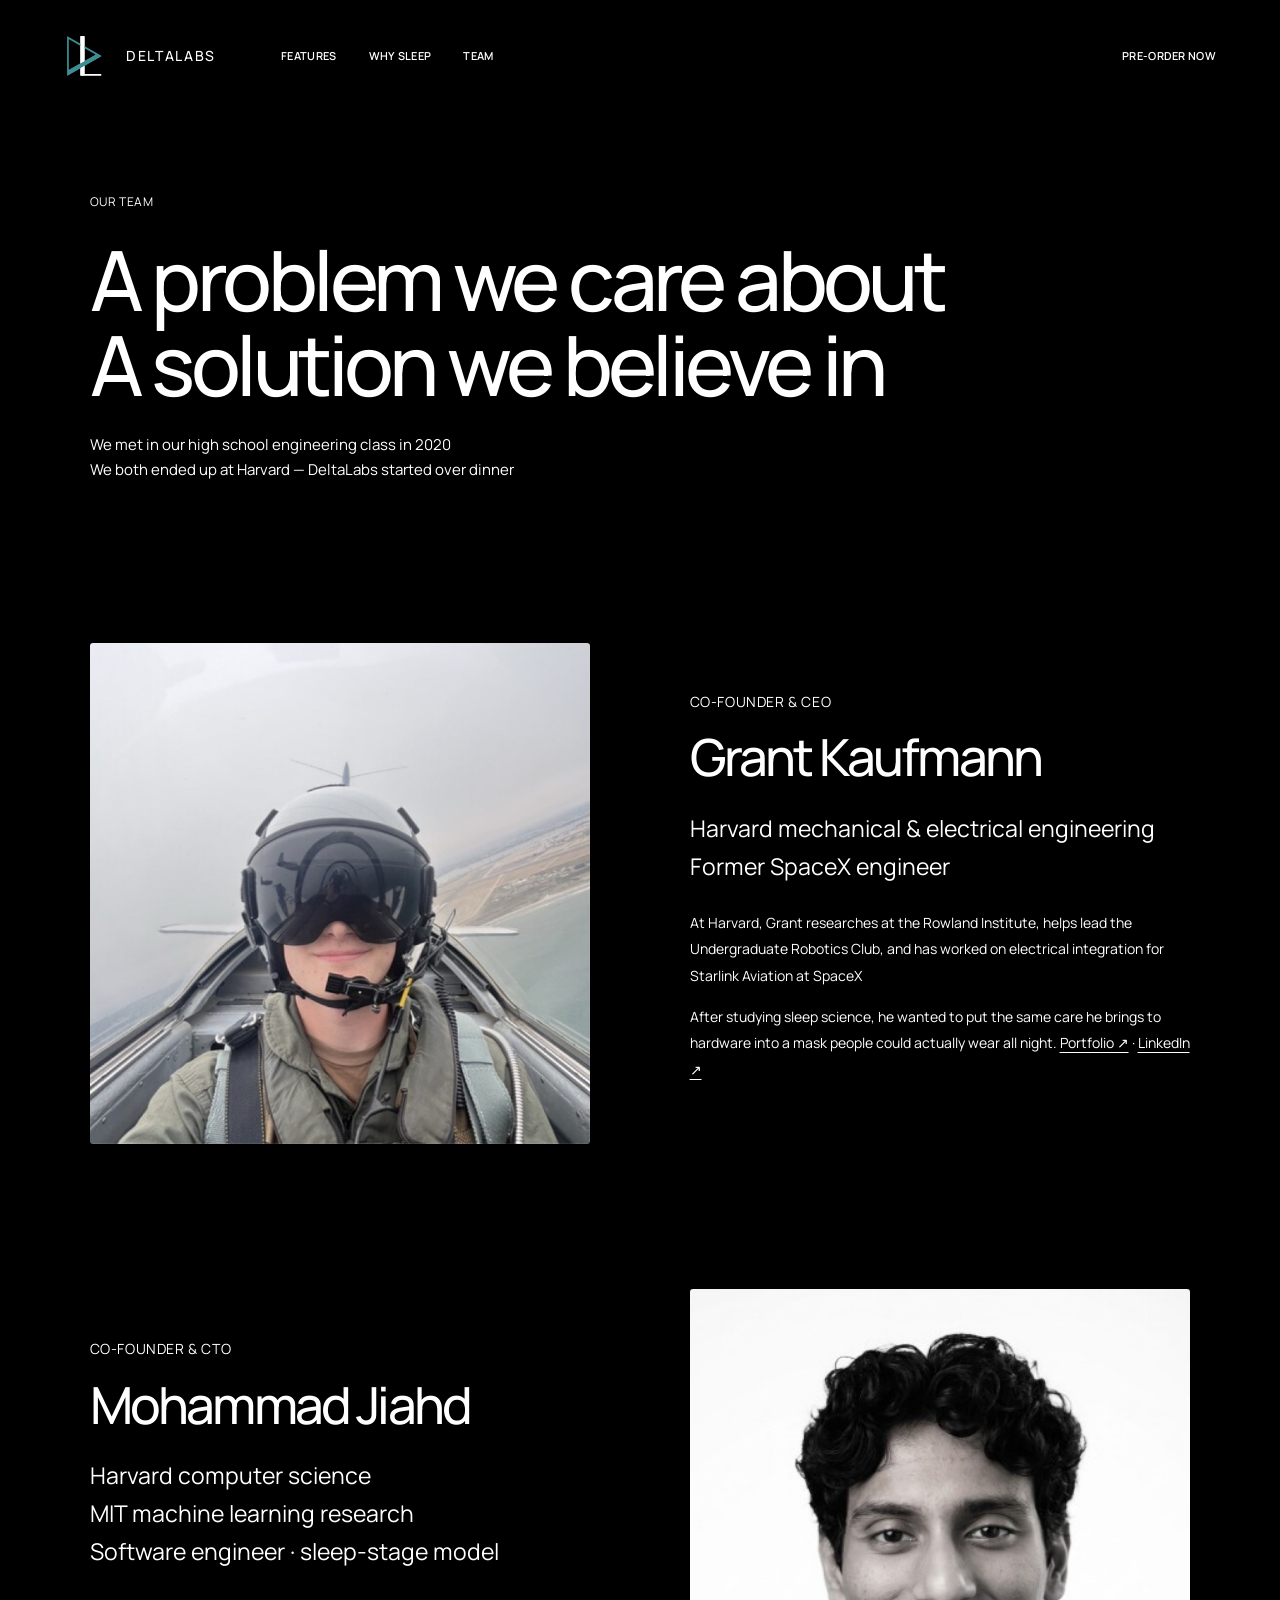
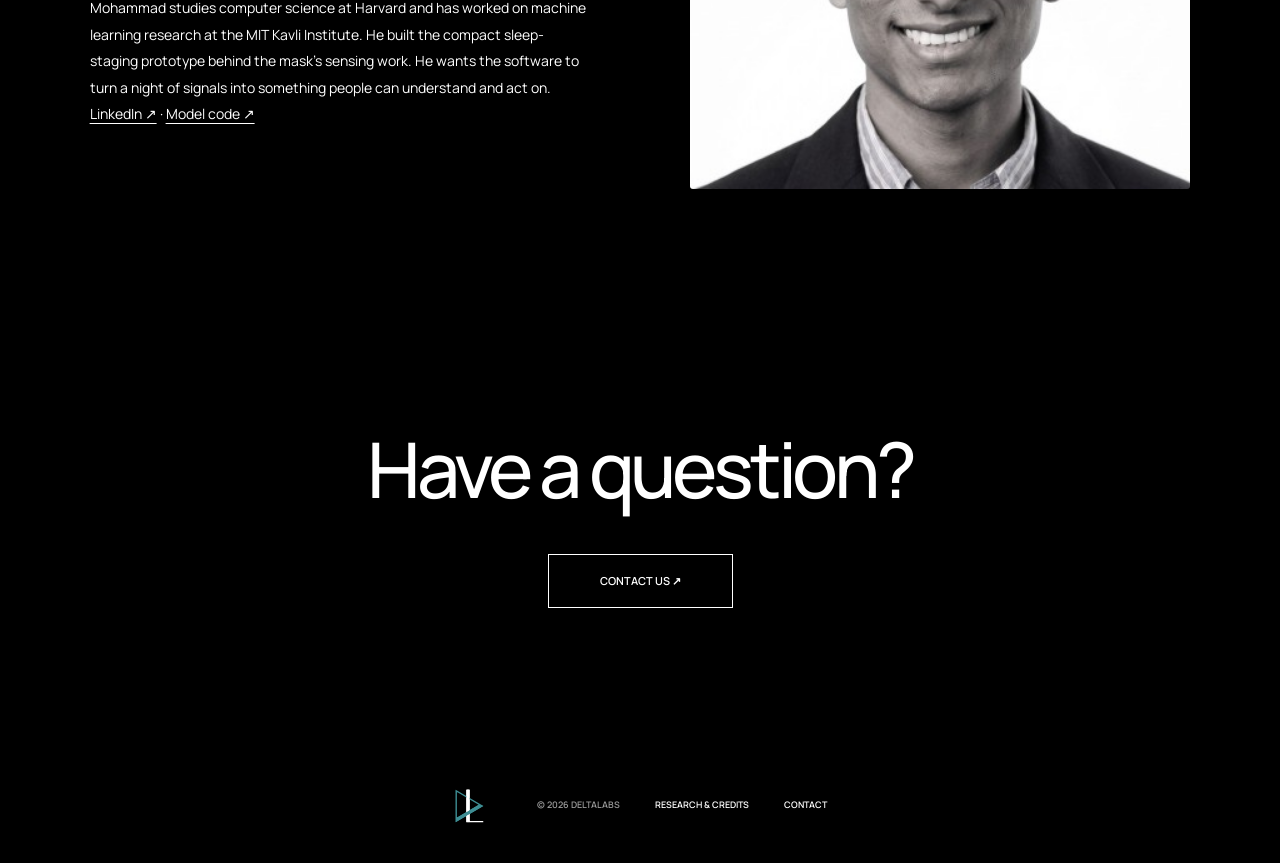
==== commit 4f701b35: "Add app concept, public sleep research, and ad preview" ====
--- a/about.html
+++ b/about.html
@@ -1 +1,3 @@
-<!doctype html><html lang="en"><head><meta charset="utf-8"><meta name="viewport" content="width=device-width,initial-scale=1"><meta name="theme-color" content="#000"><title>Our team — DeltaLabs</title><meta name="description" content="Affordable smart sleep masks — sleep tracking, timed light and sound, and sleep education in one mask"><link rel="icon" href="assets/mark.svg?v=5"><link rel="stylesheet" href="styles.css?v=5"><link rel="stylesheet" href="v4.css?v=5"><link rel="stylesheet" href="v5.css?v=5"><script src="config.js" defer></script><script src="app.js?v=5" defer></script></head><body class="inner-page"><a class="skip" href="#main">Skip to content</a><header class="header"><a class="brand" href="./" aria-label="DeltaLabs home"><img src="assets/mark.svg?v=5" width="58" height="58" alt=""><span>DELTALABS</span></a><nav id="navigation" aria-label="Main navigation"><a href="features.html">The mask</a><a href="sleep.html">Why sleep</a><a href="about.html">Team</a></nav><a class="nav-cta" href="./#launch" data-campaign>Pre-order now</a><button class="menu-toggle" aria-label="Open navigation" aria-expanded="false" aria-controls="navigation"><span></span><span></span></button></header><main id="main"><section class="team-intro" data-reveal><p class="eyebrow">OUR TEAM</p><h1>A problem we care about<br>A solution we believe in</h1><p>We met in our high school engineering class in 2020<br>We both ended up at Harvard — DeltaLabs started over dinner</p></section><section class="founders"><article class="founder" data-reveal><img src="assets/grant.jpg" alt="Grant Kaufmann in an aircraft cockpit"><div><p class="eyebrow">CO-FOUNDER & CEO</p><h2>Grant Kaufmann</h2><p class="background-line">Harvard mechanical & electrical engineering<br>Former SpaceX engineer</p><p>Grant has been a builder since before high school, with extensive project experience in mechanical and electrical engineering</p><p>He studied sleep with Harvard Medical School professor Dr Charles Czeisler and started DeltaLabs to build the product he wanted for himself</p></div></article><article class="founder" data-reveal><img src="assets/mohammad.jpg" alt="Mohammad Jiahd"><div><p class="eyebrow">CO-FOUNDER & CTO</p><h2>Mohammad Jiahd</h2><p class="background-line">Harvard computer science<br>MIT machine learning research<br>Incoming Google software engineer</p><p>Mohammad’s research includes open-source machine learning tools for satellite time-series data</p></div></article></section><section class="launch-minimal"><a class="button" href="./#launch" data-campaign>PRE-ORDER NOW ↗</a></section></main><footer><a href="./" class="footer-brand" aria-label="DeltaLabs home"><img src="assets/mark.svg?v=5" width="39" height="44" alt=""></a><span>© <span data-year>2026</span> DELTALABS</span><a href="science.html">RESEARCH & CREDITS</a><button data-contact-open>CONTACT</button><div class="socials" aria-label="DeltaLabs social accounts"></div></footer><dialog id="preorder-dialog" aria-labelledby="preorder-title"><button class="dialog-close" data-close aria-label="Close">×</button><h2 id="preorder-title">Pre-orders opening soon</h2><p>The mask is still in development<br>We’ll link pre-orders here when they open</p><a data-contact hidden></a><div class="socials"></div></dialog><dialog id="contact-dialog" aria-labelledby="contact-title"><button class="dialog-close" data-close aria-label="Close contact">×</button><h2 id="contact-title">Get in touch</h2><p>Public contact details coming soon</p><a data-contact hidden></a><div class="socials"></div></dialog></body></html>+<!DOCTYPE html>
+
+<html lang="en"><head><meta charset="utf-8"/><meta content="width=device-width,initial-scale=1" name="viewport"/><meta content="#000" name="theme-color"/><title>Our team — DeltaLabs</title><meta content="Affordable smart sleep masks — sleep tracking, timed light and sound, and sleep education in one mask" name="description"/><link href="assets/mark.svg?v=8" rel="icon"/><link href="styles.css?v=8" rel="stylesheet"/><link href="v4.css?v=8" rel="stylesheet"/><link href="v5.css?v=8" rel="stylesheet"/><script defer="" src="config.js"></script><script defer="" src="app.js?v=8"></script><link href="v6.css?v=8" rel="stylesheet"/><link href="v8.css?v=8" rel="stylesheet"/></head><body class="inner-page"><a class="skip" href="#main">Skip to content</a><header class="header"><a aria-label="DeltaLabs home" class="brand" href="./"><img alt="" height="58" src="assets/mark.svg?v=8" width="58"/><span>DELTALABS</span></a><nav aria-label="Main navigation" id="navigation"><a href="features.html?v=8">Features</a><a href="sleep.html">Why sleep</a><a href="about.html">Team</a></nav><a class="nav-cta" data-campaign="" href="./#launch">Pre-order now</a><button aria-controls="navigation" aria-expanded="false" aria-label="Open navigation" class="menu-toggle"><span></span><span></span></button></header><main id="main"><section class="team-intro" data-reveal=""><p class="eyebrow">OUR TEAM</p><h1>A problem we care about<br/>A solution we believe in</h1><p>We met in our high school engineering class in 2020<br/>We both ended up at Harvard — DeltaLabs started over dinner</p></section><section class="founders"><article class="founder" data-reveal=""><img alt="Grant Kaufmann in an aircraft cockpit" src="assets/grant.jpg"/><div><p class="eyebrow">CO-FOUNDER &amp; CEO</p><h2>Grant Kaufmann</h2><p class="background-line">Harvard mechanical &amp; electrical engineering<br/>Former SpaceX engineer</p><p>At Harvard, Grant researches at the Rowland Institute, helps lead the Undergraduate Robotics Club, and has worked on electrical integration for Starlink Aviation at SpaceX</p><p>After studying sleep science, he wanted to put the same care he brings to hardware into a mask people could actually wear all night. <a href="https://grantkaufmann88.github.io/portfolio/">Portfolio ↗</a> · <a href="https://www.linkedin.com/in/grant-kaufmann-harvard/">LinkedIn ↗</a></p></div></article><article class="founder" data-reveal=""><img alt="Mohammad Jiahd" src="assets/mohammad.jpg"/><div><p class="eyebrow">CO-FOUNDER &amp; CTO</p><h2>Mohammad Jiahd</h2><p class="background-line">Harvard computer science<br/>MIT machine learning research<br/>Software engineer · sleep-stage model</p><p>Mohammad studies computer science at Harvard and has worked on machine learning research at the MIT Kavli Institute. He built the compact sleep-staging prototype behind the mask’s sensing work. He wants the software to turn a night of signals into something people can understand and act on. <a href="https://www.linkedin.com/in/mohammad-jihad/">LinkedIn ↗</a> · <a href="https://github.com/24mjihad/deltalabs-sleep/tree/raw-output">Model code ↗</a></p></div></article></section><section class="launch-minimal"><h2>Have a question?</h2><button class="button" data-contact-open="">CONTACT US ↗</button></section></main><footer><a aria-label="DeltaLabs home" class="footer-brand" href="./"><img alt="" height="44" src="assets/mark.svg?v=8" width="39"/></a><span>© <span data-year="">2026</span> DELTALABS</span><a href="science.html">RESEARCH &amp; CREDITS</a><button data-contact-open="">CONTACT</button><div aria-label="DeltaLabs social accounts" class="socials"></div></footer><dialog aria-labelledby="preorder-title" id="preorder-dialog"><button aria-label="Close" class="dialog-close" data-close="">×</button><h2 id="preorder-title">Pre-orders opening soon</h2><p>The mask is still in development<br/>We’ll link pre-orders here when they open</p><a data-contact="" hidden=""></a><div class="socials"></div></dialog><dialog aria-labelledby="contact-title" id="contact-dialog"><button aria-label="Close contact" class="dialog-close" data-close="">×</button><h2 id="contact-title">Get in touch</h2><p>We’d love to hear from you</p><a data-contact="" hidden=""></a><div class="socials"></div></dialog></body></html>
--- a/v6.css
+++ b/v6.css
@@ -0,0 +1,9 @@
+.motion-toggle,.spin-toggle{display:none!important}.tracking{display:grid;grid-template-columns:minmax(0,.85fr) minmax(0,1.25fr);gap:5%;padding:100px 7%;height:auto;min-height:100svh;align-items:center}.tracking .benefit-copy{position:relative;inset:auto;width:auto;order:1;max-width:470px}.tracking .benefit-copy h2{font-size:clamp(44px,4.7vw,68px)}.tracking .sleep-signals{position:relative;inset:auto;width:100%;min-width:0;order:2;mask-image:none;align-self:center}.tracking .backdrop{opacity:.15;mask-image:linear-gradient(0deg,transparent,#000 25%,#000 75%,transparent)}.tracking:after{background:linear-gradient(90deg,#0008,transparent 65%)}.signal-heading{padding:0 0 22px 14%;border-bottom:1px solid #ffffff20}.signal-heading>span{font-size:8px;letter-spacing:.08em}.signal-heading h3{font-size:clamp(20px,2vw,30px);line-height:1.3;margin:9px 0 0;font-weight:500;letter-spacing:-.03em}.signal-plot{height:420px;width:100%;position:relative;mask-image:linear-gradient(90deg,#000 0,#000 92%,transparent)}.signal-plot canvas{display:block;width:100%;height:100%}.signal-legend{display:flex;justify-content:flex-end;gap:17px;font-size:8px;align-items:center;margin-top:8px;flex-wrap:wrap}.signal-legend span{display:flex;gap:6px;align-items:center}.signal-legend span:before{content:'';width:7px;height:7px;border-radius:1px;background:var(--stage-color)}[data-stage=N1]{--stage-color:#9aabb4}[data-stage=N2]{--stage-color:#43858b}[data-stage=N3]{--stage-color:#65658f}[data-stage=REM]{--stage-color:#a77f66}[data-stage=Awake]{--stage-color:#c0a062}.sleep-signals>.signal-note{text-align:right;font-size:8px;line-height:1.8;margin:20px 0 0;padding:0;opacity:.65}.material-pair{display:grid;grid-template-columns:1fr 1fr;gap:3%;padding:70px 5% 100px;max-width:1800px;margin:auto}.material-pair article{min-width:0}.material-pair video,.material-pair img{width:100%;aspect-ratio:16/11;height:auto;object-fit:cover;mask-image:radial-gradient(ellipse,#000 50%,transparent 76%)}.material-pair article>div{padding:25px 5%}.material-pair h2{font-size:clamp(31px,3vw,47px);line-height:1.15;letter-spacing:-.04em;max-width:480px}.material-pair a{font-size:10px;border-bottom:1px solid #ffffff50;padding-bottom:7px}.material-pair .eyebrow{font-size:9px}.charging-scene{position:absolute;inset:0;width:100%;height:100%;object-fit:contain;opacity:0;pointer-events:none;transition:opacity .65s;mask-image:radial-gradient(ellipse,#000 50%,transparent 78%)}.model-stage canvas{transition:opacity .6s}.model-stage.show-charging .charging-scene{opacity:1}.model-stage.show-charging canvas,.model-stage.show-charging .model-fallback{opacity:0}.model-controls{min-height:32px}.model-stage[data-phase=assembling]~.feature-description{opacity:.6}.explorer .feature-description{transition:opacity .25s}.explorer-controls .part-selector button[data-pending=true]{border-color:#fff;box-shadow:0 0 0 2px #ffffff25}.opening video{filter:brightness(.7)}.signal-plot canvas:focus-visible{outline:1px solid white}.hero-words{max-width:900px}.hero-words h1{font-size:clamp(48px,6vw,85px)}
+@media(max-width:1050px){.tracking{grid-template-columns:minmax(0,.8fr) minmax(0,1.2fr);gap:4%;padding-left:6%;padding-right:6%}.tracking .benefit-copy h2{font-size:50px}.signal-plot{height:400px}.signal-legend{gap:12px}.signal-heading{padding-left:15%}}
+@media(max-width:800px){.tracking{grid-template-columns:1fr;gap:50px;padding:75px 7%;min-height:0}.tracking .sleep-signals{order:1}.tracking .benefit-copy{order:2;max-width:620px}.tracking .benefit-copy h2{font-size:54px;max-width:600px}.signal-plot{height:390px}.signal-heading{padding-left:17%}.signal-heading h3{font-size:26px}.material-pair{gap:1%;padding-left:3%;padding-right:3%}.material-pair h2{font-size:34px}}
+@media(max-width:600px){.tracking{gap:45px;padding:65px 7% 80px}.tracking .benefit-copy h2{font-size:47px}.signal-heading{padding-left:18%;padding-bottom:16px}.signal-heading h3{font-size:22px}.signal-heading>span{font-size:7px}.signal-plot{height:370px}.signal-legend{font-size:7px;gap:12px;justify-content:center}.sleep-signals>.signal-note{text-align:center;font-size:7px}.material-pair{grid-template-columns:1fr;padding:35px 5% 65px;gap:45px}.material-pair h2{font-size:35px}.material-pair article>div{padding-top:15px}.hero-words h1{font-size:49px}.opening video{filter:brightness(.6)}}
+.signal-heading{min-height:120px}.signal-heading h3:before{content:'';display:inline-block;height:.8em;width:3px;background:var(--stage-color,#43858b);margin-right:10px}.signal-note{max-width:100%!important}.material-pair{grid-template-columns:repeat(3,minmax(0,1fr));gap:2%}.material-pair h2{font-size:clamp(28px,2.7vw,40px)}.material-pair article:nth-child(2) video,.material-pair img{object-fit:contain}
+@media(max-width:800px) and (min-width:601px){.material-pair{grid-template-columns:1fr 1fr}.material-pair article:last-child{grid-column:1/-1;max-width:600px;justify-self:center;width:100%}}
+@media(max-width:600px){.signal-heading{min-height:100px}.material-pair{grid-template-columns:1fr}}
+@media(prefers-reduced-motion:reduce){.model-stage canvas,.charging-scene{transition:none}}
+.material-pair video{object-fit:contain}
--- a/v8.css
+++ b/v8.css
@@ -0,0 +1,11 @@
+.app-page{background:#050809}.app-intro{padding:18vh 7vw 5rem;min-height:54vh;display:flex;flex-direction:column;justify-content:flex-end}.app-intro h1{font-size:clamp(3.6rem,9vw,9rem);line-height:.91;letter-spacing:-.075em;margin:.45rem 0 1.5rem}.app-intro>p:last-child{font-size:clamp(1.05rem,1.8vw,1.5rem);color:#d3d8d7;max-width:30rem}.app-showcase{padding:4rem max(5vw,1rem) 8rem;display:grid;grid-template-columns:minmax(220px,1fr) minmax(290px,390px);align-items:center;gap:clamp(2rem,8vw,10rem);max-width:1400px;margin:auto}.app-sidebar{align-self:center}.app-sidebar h2{font-size:clamp(2.6rem,5vw,5.5rem);line-height:1;letter-spacing:-.07em;margin:1rem 0}.app-sidebar>p:not(.eyebrow){font-size:1.15rem;line-height:1.5;max-width:30rem}.app-disclaimer{opacity:.56;font-size:.8rem!important;margin-top:3rem}.phone{height:min(750px,78vw * 2);min-height:670px;max-height:790px;border:9px solid #1b2325;border-radius:48px;box-shadow:0 0 0 2px #566063,0 18px 80px #000b,0 0 120px #b4d8bd1c;position:relative;background:#060e10;overflow:hidden;isolation:isolate}.phone-screen{height:100%;position:relative;background:#0b1717;overflow:hidden}.landscape{position:absolute;inset:0;background-image:var(--app-scene,url('assets/forest-dawn.webp'));background-position:center;background-size:cover;background-repeat:no-repeat;transform:scale(1.07);transition:filter 1.3s}.landscape:after{content:'';position:absolute;inset:0;background:linear-gradient(180deg,#07171d4d 0%,#0711120a 31%,#061012cf 75%,#040a0bee)}.phase-morning .landscape{filter:saturate(1.1) brightness(.97)}.phase-day .landscape{filter:saturate(1.15) brightness(1.32) hue-rotate(-9deg)}.phase-evening .landscape{filter:saturate(1.22) brightness(.83) sepia(.16) hue-rotate(-24deg)}.phase-night .landscape{filter:brightness(.24) saturate(.65) hue-rotate(22deg)}.phase-night .landscape:before{content:'✦  ·    ✦   ·  ✧  ·  ✦   ·   ✧';position:absolute;inset:2% 0 auto;z-index:1;color:#eef5ffb8;font-size:1.4rem;text-align:center;letter-spacing:1.5rem}.phone-screen[data-screen]:not([data-screen=home]) .landscape{filter:blur(14px) brightness(.32) saturate(.7);transform:scale(1.2)}.phone-content{position:relative;z-index:1;height:calc(100% - 77px);overflow:auto;scrollbar-width:none;padding:0 20px 20px}.phone-content::-webkit-scrollbar{display:none}.phone-top{height:55px;display:flex;align-items:center;justify-content:space-between;font-size:.8rem;font-weight:700}.icon-button{background:transparent;color:#fff;border:0;font-size:1.2rem;padding:6px;cursor:pointer}.battery-mask{display:flex;align-items:center;gap:4px;border:1px solid #ffffff8a;border-radius:15px 15px 11px 11px;padding:3px 7px;background:#060c0d66}.battery-mask span{font-size:1.2rem}.battery-mask small{font-size:.65rem}.app-panel{display:none;min-height:calc(100% - 55px)}.app-panel.active{display:flex;flex-direction:column}.greeting{display:flex;flex-direction:column;gap:3px;padding-top:15px}.greeting span{font-size:1.35rem;font-weight:700;letter-spacing:-.04em}.greeting small{color:#f2f4f1d0}.greeting b{color:#fff}.week-scores{display:flex;justify-content:space-between;gap:5px;margin-top:28px}.week-scores span{display:grid;place-items:center;gap:2px;width:17%;min-height:50px;border:1px solid #ffffff33;border-radius:16px;background:#0816174a}.week-scores small{font-size:.55rem}.week-scores b{font-size:.87rem}.week-scores span:last-child{background:#dbe5d538;color:#fff;border-color:#ffffff88}.sleep-score{display:flex;flex-direction:column;align-items:center;text-shadow:0 3px 18px #0008;margin-top:34px}.sleep-score small{font-size:.62rem;letter-spacing:.16em}.sleep-score strong{font-size:6rem;line-height:1;font-weight:500;letter-spacing:-.07em}.sleep-score span{font-size:.9rem}.scene-spacer{height:92px;flex:0 0 auto}.app-scroll h3{font-size:1.3rem;margin:.4rem 0 .8rem}.metric-grid{display:grid;grid-template-columns:1fr 1fr;gap:8px}.metric-grid button,.mini-card{background:#071214b8;color:white;border:1px solid #ffffff2c;backdrop-filter:blur(8px);border-radius:18px;text-align:left;padding:15px}.metric-grid button{display:flex;flex-direction:column;gap:5px;cursor:pointer}.metric-grid b{font-size:1.35rem}.metric-grid small,.mini-card small,.mini-card label{font-size:.62rem;letter-spacing:.06em;color:#e3eeece0}.mini-card{margin:8px 0}.mini-card p{margin:7px 0 0;font-size:.88rem;line-height:1.35}.mini-card h3{margin:7px 0 12px;font-size:1.18rem}.app-nav{position:absolute;bottom:0;z-index:3;left:0;right:0;height:74px;background:#071112e8;border-top:1px solid #ffffff26;display:flex;justify-content:space-around;align-items:center}.app-nav button{display:grid;place-items:center;gap:3px;background:none;border:0;color:#c4d0ce;font:inherit;cursor:pointer;min-width:20%;padding:4px}.app-nav button span{font-size:1.6rem;line-height:1}.app-nav button small{font-size:.59rem}.app-nav button.active{color:#fff}.app-nav button.active span{filter:drop-shadow(0 0 8px #e8fff5)}.panel-heading{padding:26px 0 22px}.panel-heading small{font-size:.67rem;letter-spacing:.13em}.panel-heading h2{font-size:2.25rem;letter-spacing:-.055em;line-height:1.02;margin:10px 0}.panel-heading p{font-size:.9rem}.mind-wave{display:flex;justify-content:center;align-items:center;gap:10px;min-height:150px;margin:4px 0 18px}.mind-wave span{display:block;width:12px;height:48px;background:#e2f1e5;border-radius:999px;animation:wave 2.7s ease-in-out infinite;box-shadow:0 0 22px #d5ffd780}.mind-wave span:nth-child(2){height:78px;animation-delay:-.9s}.mind-wave span:nth-child(3){animation-delay:-1.8s}@keyframes wave{50%{transform:scaleY(.38);opacity:.48}}.duration-picks{display:flex;gap:7px;margin:15px 0}.duration-picks button{flex:1;background:#ffffff17;color:white;border:1px solid #ffffff48;padding:10px 3px;border-radius:14px;cursor:pointer}.duration-picks .selected{background:#e6efe0;color:#17231d}.app-primary,.app-secondary{border-radius:15px;border:1px solid #e9f1eb;background:#eaf4eb;color:#101a16;padding:11px 18px;font:inherit;cursor:pointer}.app-secondary{background:#ffffff1d;color:#fff;border-color:#ffffff62;margin-top:10px}.chat-log{flex:1;max-height:300px;overflow:auto;display:flex;flex-direction:column;gap:10px}.chat-bubble{max-width:85%;border-radius:17px;padding:12px 14px;font-size:.85rem;line-height:1.38;margin:0;background:#ffffff20}.chat-bubble.user{background:#e5f1e5;color:#102014;align-self:flex-end}.chat-form{display:flex;background:#061013b8;border:1px solid #ffffff7c;border-radius:24px;padding:5px;margin-top:auto}.chat-form input{flex:1;min-width:0;border:0;background:transparent;color:#fff;padding:8px;font:inherit;outline:0}.chat-form button{border:0;border-radius:50%;width:34px;background:white;color:black;font-size:1.2rem;cursor:pointer}.app-note{font-size:.58rem;margin:10px 0;color:#d2dfda}.mask-status{position:relative;border-radius:20px;overflow:hidden;background:#020607}.mask-status img{width:100%;height:132px;object-fit:cover;filter:brightness(.8)}.mask-status span{position:absolute;bottom:8px;left:10px;background:#050c0db5;padding:5px 8px;border-radius:20px;font-size:.65rem}.clock-readout{text-align:center;padding:13px 0}.clock-readout small{display:block;letter-spacing:.15em;font-size:.62rem}.clock-readout button{background:transparent;color:#fff;border:0;font-size:3.6rem;letter-spacing:-.06em;cursor:pointer}.clock-readout button span{font-size:.88rem;letter-spacing:0}.mini-card select{display:block;width:100%;background:#102322;color:#fff;border:1px solid #ffffff40;border-radius:10px;padding:9px;margin-top:8px}.archetype{height:140px;display:grid;place-content:center;text-align:center;font-size:4rem;background:#ffffff14;border-radius:22px}.archetype span{font-size:.73rem}.trend-bars{height:105px;display:flex;align-items:end;gap:3px;margin-top:20px}.trend-bars i{flex:1;display:block;background:#d5e8dd;border-radius:4px 4px 0 0;opacity:.7}.app-footer-note{text-align:center;padding:8rem 1.5rem;max-width:720px;margin:auto}.app-footer-note h2{font-size:clamp(3rem,7vw,6rem);letter-spacing:-.07em;line-height:1}.app-footer-note p{line-height:1.6;margin:1.5rem auto 2rem;max-width:34rem}.feature-app-link{min-height:65vh;padding:7rem 7vw;display:flex;flex-direction:column;justify-content:center;background:linear-gradient(90deg,#030708 20%,#091918a8),url('assets/forest-dawn.webp') center/cover}.feature-app-link h2{font-size:clamp(3rem,7vw,7rem);letter-spacing:-.07em;line-height:1;margin:1rem 0 2rem}.feature-app-link p:not(.eyebrow){max-width:32rem}.feature-app-link a{align-self:flex-start}.feature-note{margin-top:2rem}.model-controls{display:none!important}.feature-description{transition:opacity .35s}.sleep-signals{transition:opacity .55s}.tracking .benefit-copy{z-index:3}.material-pair article:last-child{display:none}.material-pair{grid-template-columns:repeat(2,minmax(0,1fr))}.founder a{color:#fff;text-decoration:underline;text-underline-offset:4px}.research-sources{padding:2rem 7vw 5rem;font-size:.78rem;color:#cbd5d4}.research-sources a{color:white}.grain-outer{filter:contrast(1.08)}@media(max-width:800px){.app-showcase{grid-template-columns:1fr;gap:3rem}.app-sidebar{max-width:500px}.phone{width:min(390px,94vw);height:720px;min-height:0;max-height:none;margin:auto}.material-pair{grid-template-columns:1fr}}@media(max-width:400px){.phone{height:690px;width:calc(100vw - 30px)}.app-intro{padding-top:130px}.app-showcase{padding-inline:15px}}
+
+.ad-section{padding:4rem 7vw;background:#020405}.ad-preview{max-width:1200px;margin:auto;border-top:1px solid #ffffff5c;border-bottom:1px solid #ffffff5c}.ad-preview summary{cursor:pointer;list-style:none;display:flex;justify-content:space-between;align-items:center;padding:2rem 0;font-size:clamp(1.5rem,3vw,3rem);letter-spacing:-.05em}.ad-preview summary::-webkit-details-marker{display:none}.ad-preview summary span{transition:transform .3s}.ad-preview[open] summary span{transform:rotate(90deg)}.ad-frame{padding:0 0 2rem}.ad-frame video{display:block;width:100%;height:auto;aspect-ratio:16/9;background:#000;border:1px solid #ffffff28}.ad-frame p{font-size:.75rem;color:#ffffffa9;margin-top:1rem}.model-proof{display:flex;flex-direction:column;gap:.2rem;border-top:1px solid #ffffff40;padding-top:1rem;font-size:.75rem}.model-proof strong{font-size:1.1rem}.model-proof a{color:white;text-decoration:underline;text-underline-offset:3px}
+
+.model-lab{padding:8rem 7vw;background:#020304;color:#fff}.model-lab-head{max-width:920px;margin:0 auto 3.5rem}.model-lab-head h2{font-size:clamp(3rem,7vw,8rem);line-height:.9;letter-spacing:-.07em;margin:.6rem 0 1.2rem}.model-lab-head>p:last-child{max-width:470px;color:#d6d9d9;line-height:1.5}.model-lab-grid{display:grid;grid-template-columns:1fr 1fr;gap:2rem;max-width:1320px;margin:auto;align-items:stretch}.chip-film{min-height:460px;position:relative;overflow:hidden;background:#060708}.chip-film video{width:100%;height:100%;object-fit:cover;display:block}.chip-film:after{content:"";position:absolute;inset:0;pointer-events:none;background:linear-gradient(180deg,transparent 60%,#0009)}.chip-caption{position:absolute;bottom:1.4rem;left:1.4rem;z-index:1;font-size:.7rem;letter-spacing:.14em}.network-card{border:1px solid #ffffff30;background:radial-gradient(circle at 55% 40%,#18202a 0,#080b0e 55%,#040506 100%);padding:2rem;display:flex;flex-direction:column;justify-content:center;overflow:hidden}.network-flow{display:flex;align-items:center;justify-content:space-between;gap:.3rem}.network-layer{text-align:center;min-width:4.4rem}.network-label,.network-layer small{display:block;font-size:.65rem;letter-spacing:.08em}.network-layer small{color:#c2c6c9;margin-top:.8rem}.network-nodes{height:140px;display:flex;flex-direction:column;justify-content:space-evenly;align-items:center}.network-nodes i{display:block;width:.62rem;height:.62rem;border:1px solid #f3f7fa;border-radius:50%;background:#fff4;box-shadow:0 0 10px #fff6;animation:neuron 3.7s ease-in-out infinite}.network-layer:nth-of-type(3) i{animation-delay:.6s}.network-layer:nth-of-type(5) i{animation-delay:1.2s}.network-layer:nth-of-type(7) i{animation-delay:1.8s}.network-nodes i:nth-child(2n){animation-delay:1.1s}.network-nodes i:nth-child(3n){animation-delay:2s}.network-link{height:1px;flex:1;background:linear-gradient(90deg,#ffffff29,#fff,#ffffff29);position:relative}.network-link:after{content:"";position:absolute;inset:-2px auto -2px 0;width:12px;background:#fff;filter:blur(5px);animation:signal-travel 3.7s linear infinite}.network-stages{display:flex;justify-content:space-between;font-size:.6rem;letter-spacing:.12em;color:#c9d2d7;border-top:1px solid #ffffff2d;padding-top:1rem;margin-top:1.5rem}.model-lab-number{border-top:1px solid #ffffff3f;margin-top:2rem;padding-top:1.5rem;display:flex;align-items:baseline;gap:.7rem}.model-lab-number strong{font-size:clamp(2.5rem,5vw,5rem);letter-spacing:-.07em;line-height:1}.model-lab-number span{font-size:.8rem}.network-card>a{color:#fff;font-size:.75rem;margin-top:1.5rem;text-underline-offset:4px}.model-lab>.feature-note{max-width:1320px;margin:1rem auto 0}@keyframes neuron{0%,100%{background:#fff2;box-shadow:0 0 5px #fff2}20%{background:#fff;box-shadow:0 0 17px #fff}}@keyframes signal-travel{from{left:0}to{left:100%}}@media(max-width:800px){.model-lab{padding:6rem 6vw}.model-lab-grid{grid-template-columns:1fr}.chip-film{min-height:300px}.network-card{min-height:390px;padding:1.2rem}.network-layer{min-width:3.4rem}.network-label,.network-layer small{font-size:.52rem}}@media(prefers-reduced-motion:reduce){.network-nodes i,.network-link:after{animation:none}}
+
+#alarm-editor{display:block;margin:0 auto 12px;padding:8px 12px;border:1px solid #ffffff66;border-radius:12px;background:#092022;color:white;font:inherit}#alarm-editor[hidden]{display:none}
+
+.feature-app-embedded{background:#050809;padding:8rem 0 6rem}.feature-app-head{max-width:1250px;margin:0 auto;padding:0 5vw}.feature-app-head h2{font-size:clamp(3rem,7vw,7rem);letter-spacing:-.07em;line-height:.95;margin:1rem 0}.feature-app-head>p:last-child{font-size:1.05rem;color:#d4dddd}.feature-app-embedded .app-showcase{padding-top:1rem;padding-bottom:1rem}.feature-app-embedded .app-sidebar{align-self:center}
+
+.chip-film img{display:block;width:100%;height:100%;object-fit:cover}
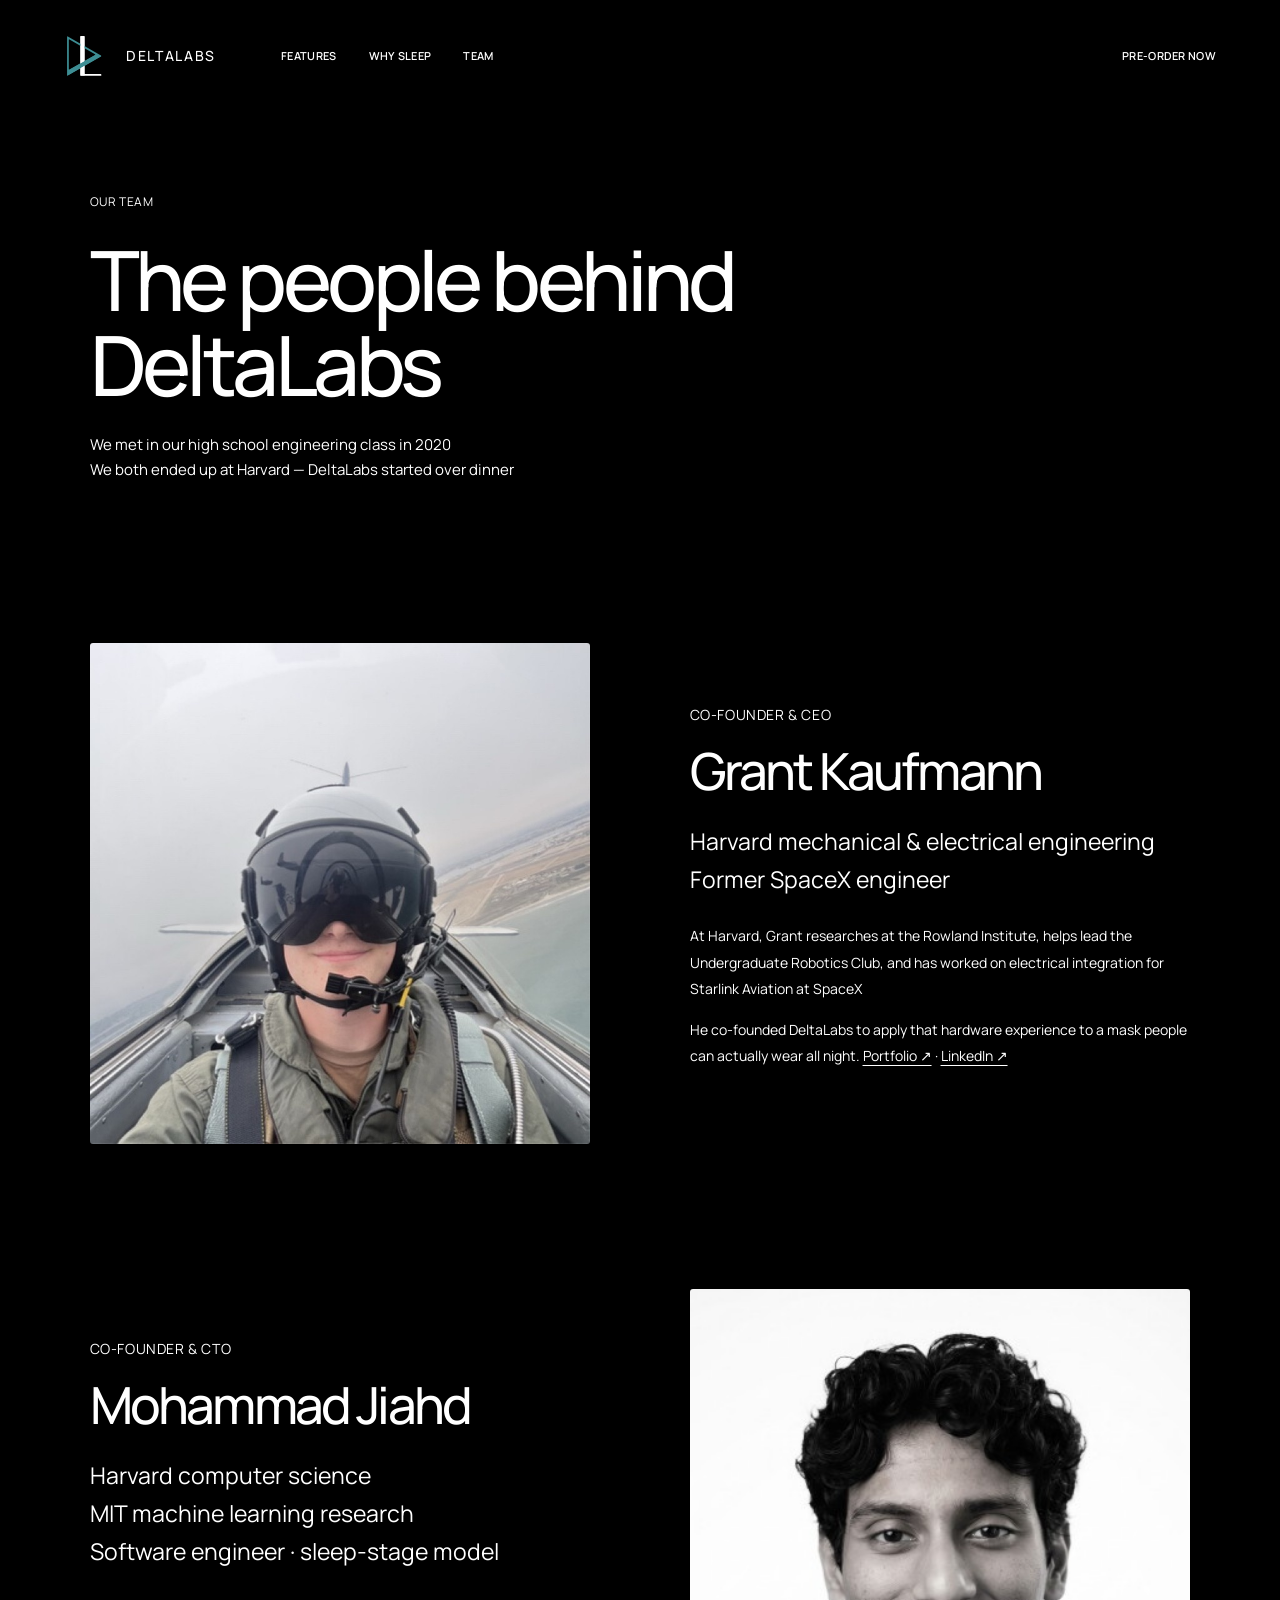
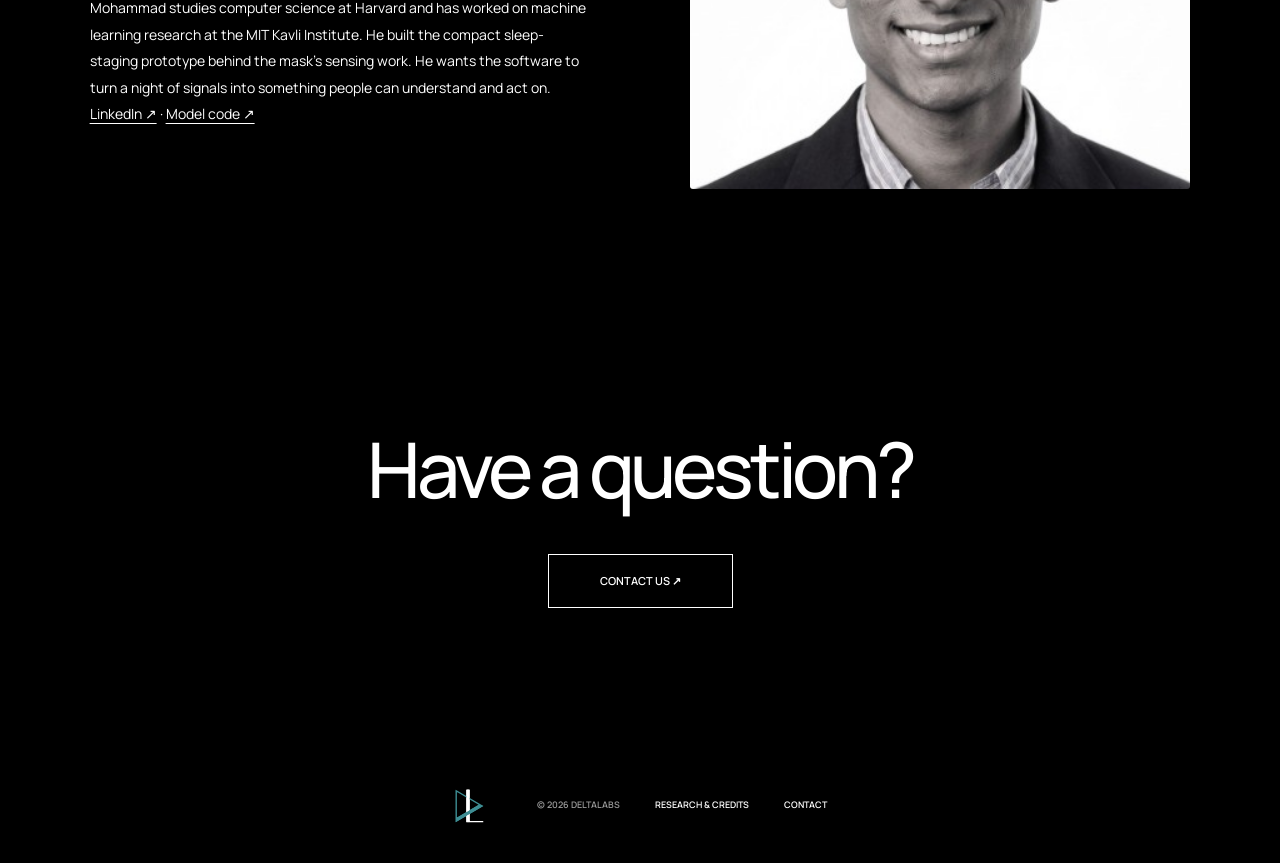
==== commit 083a9925: "Refine landing page and app concept with new mask films" ====
--- a/about.html
+++ b/about.html
@@ -1,3 +1,3 @@
 <!DOCTYPE html>
 
-<html lang="en"><head><meta charset="utf-8"/><meta content="width=device-width,initial-scale=1" name="viewport"/><meta content="#000" name="theme-color"/><title>Our team — DeltaLabs</title><meta content="Affordable smart sleep masks — sleep tracking, timed light and sound, and sleep education in one mask" name="description"/><link href="assets/mark.svg?v=8" rel="icon"/><link href="styles.css?v=8" rel="stylesheet"/><link href="v4.css?v=8" rel="stylesheet"/><link href="v5.css?v=8" rel="stylesheet"/><script defer="" src="config.js"></script><script defer="" src="app.js?v=8"></script><link href="v6.css?v=8" rel="stylesheet"/><link href="v8.css?v=8" rel="stylesheet"/></head><body class="inner-page"><a class="skip" href="#main">Skip to content</a><header class="header"><a aria-label="DeltaLabs home" class="brand" href="./"><img alt="" height="58" src="assets/mark.svg?v=8" width="58"/><span>DELTALABS</span></a><nav aria-label="Main navigation" id="navigation"><a href="features.html?v=8">Features</a><a href="sleep.html">Why sleep</a><a href="about.html">Team</a></nav><a class="nav-cta" data-campaign="" href="./#launch">Pre-order now</a><button aria-controls="navigation" aria-expanded="false" aria-label="Open navigation" class="menu-toggle"><span></span><span></span></button></header><main id="main"><section class="team-intro" data-reveal=""><p class="eyebrow">OUR TEAM</p><h1>A problem we care about<br/>A solution we believe in</h1><p>We met in our high school engineering class in 2020<br/>We both ended up at Harvard — DeltaLabs started over dinner</p></section><section class="founders"><article class="founder" data-reveal=""><img alt="Grant Kaufmann in an aircraft cockpit" src="assets/grant.jpg"/><div><p class="eyebrow">CO-FOUNDER &amp; CEO</p><h2>Grant Kaufmann</h2><p class="background-line">Harvard mechanical &amp; electrical engineering<br/>Former SpaceX engineer</p><p>At Harvard, Grant researches at the Rowland Institute, helps lead the Undergraduate Robotics Club, and has worked on electrical integration for Starlink Aviation at SpaceX</p><p>After studying sleep science, he wanted to put the same care he brings to hardware into a mask people could actually wear all night. <a href="https://grantkaufmann88.github.io/portfolio/">Portfolio ↗</a> · <a href="https://www.linkedin.com/in/grant-kaufmann-harvard/">LinkedIn ↗</a></p></div></article><article class="founder" data-reveal=""><img alt="Mohammad Jiahd" src="assets/mohammad.jpg"/><div><p class="eyebrow">CO-FOUNDER &amp; CTO</p><h2>Mohammad Jiahd</h2><p class="background-line">Harvard computer science<br/>MIT machine learning research<br/>Software engineer · sleep-stage model</p><p>Mohammad studies computer science at Harvard and has worked on machine learning research at the MIT Kavli Institute. He built the compact sleep-staging prototype behind the mask’s sensing work. He wants the software to turn a night of signals into something people can understand and act on. <a href="https://www.linkedin.com/in/mohammad-jihad/">LinkedIn ↗</a> · <a href="https://github.com/24mjihad/deltalabs-sleep/tree/raw-output">Model code ↗</a></p></div></article></section><section class="launch-minimal"><h2>Have a question?</h2><button class="button" data-contact-open="">CONTACT US ↗</button></section></main><footer><a aria-label="DeltaLabs home" class="footer-brand" href="./"><img alt="" height="44" src="assets/mark.svg?v=8" width="39"/></a><span>© <span data-year="">2026</span> DELTALABS</span><a href="science.html">RESEARCH &amp; CREDITS</a><button data-contact-open="">CONTACT</button><div aria-label="DeltaLabs social accounts" class="socials"></div></footer><dialog aria-labelledby="preorder-title" id="preorder-dialog"><button aria-label="Close" class="dialog-close" data-close="">×</button><h2 id="preorder-title">Pre-orders opening soon</h2><p>The mask is still in development<br/>We’ll link pre-orders here when they open</p><a data-contact="" hidden=""></a><div class="socials"></div></dialog><dialog aria-labelledby="contact-title" id="contact-dialog"><button aria-label="Close contact" class="dialog-close" data-close="">×</button><h2 id="contact-title">Get in touch</h2><p>We’d love to hear from you</p><a data-contact="" hidden=""></a><div class="socials"></div></dialog></body></html>+<html lang="en"><head><meta charset="utf-8"/><meta content="width=device-width,initial-scale=1" name="viewport"/><meta content="#000" name="theme-color"/><title>Our team — DeltaLabs</title><meta content="Affordable smart sleep masks — sleep tracking, timed light and sound, and sleep education in one mask" name="description"/><link href="assets/mark.svg?v=8" rel="icon"/><link href="styles.css?v=8" rel="stylesheet"/><link href="v4.css?v=8" rel="stylesheet"/><link href="v5.css?v=8" rel="stylesheet"/><script defer="" src="config.js"></script><script defer="" src="app.js?v=8"></script><link href="v6.css?v=8" rel="stylesheet"/><link href="v8.css?v=8" rel="stylesheet"/><link rel="stylesheet" href="v9.css?v=9"></head><body class="inner-page"><a class="skip" href="#main">Skip to content</a><header class="header"><a aria-label="DeltaLabs home" class="brand" href="./"><img alt="" height="58" src="assets/mark.svg?v=8" width="58"/><span>DELTALABS</span></a><nav aria-label="Main navigation" id="navigation"><a href="features.html?v=8">Features</a><a href="sleep.html">Why sleep</a><a href="about.html">Team</a></nav><a class="nav-cta" data-campaign="" href="./#launch">Pre-order now</a><button aria-controls="navigation" aria-expanded="false" aria-label="Open navigation" class="menu-toggle"><span></span><span></span></button></header><main id="main"><section class="team-intro" data-reveal=""><p class="eyebrow">OUR TEAM</p><h1>The people behind<br/>DeltaLabs</h1><p>We met in our high school engineering class in 2020<br/>We both ended up at Harvard — DeltaLabs started over dinner</p></section><section class="founders"><article class="founder" data-reveal=""><img alt="Grant Kaufmann in an aircraft cockpit" src="assets/grant.jpg"/><div><p class="eyebrow">CO-FOUNDER &amp; CEO</p><h2>Grant Kaufmann</h2><p class="background-line">Harvard mechanical &amp; electrical engineering<br/>Former SpaceX engineer</p><p>At Harvard, Grant researches at the Rowland Institute, helps lead the Undergraduate Robotics Club, and has worked on electrical integration for Starlink Aviation at SpaceX</p><p>He co-founded DeltaLabs to apply that hardware experience to a mask people can actually wear all night. <a href="https://grantkaufmann88.github.io/portfolio/">Portfolio ↗</a> · <a href="https://www.linkedin.com/in/grant-kaufmann-harvard/">LinkedIn ↗</a></p></div></article><article class="founder" data-reveal=""><img alt="Mohammad Jiahd" src="assets/mohammad.jpg"/><div><p class="eyebrow">CO-FOUNDER &amp; CTO</p><h2>Mohammad Jiahd</h2><p class="background-line">Harvard computer science<br/>MIT machine learning research<br/>Software engineer · sleep-stage model</p><p>Mohammad studies computer science at Harvard and has worked on machine learning research at the MIT Kavli Institute. He built the compact sleep-staging prototype behind the mask’s sensing work. He wants the software to turn a night of signals into something people can understand and act on. <a href="https://www.linkedin.com/in/mohammad-jihad/">LinkedIn ↗</a> · <a href="https://github.com/24mjihad/deltalabs-sleep/tree/raw-output">Model code ↗</a></p></div></article></section><section class="launch-minimal"><h2>Have a question?</h2><button class="button" data-contact-open="">CONTACT US ↗</button></section></main><footer><a aria-label="DeltaLabs home" class="footer-brand" href="./"><img alt="" height="44" src="assets/mark.svg?v=8" width="39"/></a><span>© <span data-year="">2026</span> DELTALABS</span><a href="science.html">RESEARCH &amp; CREDITS</a><button data-contact-open="">CONTACT</button><div aria-label="DeltaLabs social accounts" class="socials"></div></footer><dialog aria-labelledby="preorder-title" id="preorder-dialog"><button aria-label="Close" class="dialog-close" data-close="">×</button><h2 id="preorder-title">Pre-orders opening soon</h2><p>The mask is still in development<br/>We’ll link pre-orders here when they open</p><a data-contact="" hidden=""></a><div class="socials"></div></dialog><dialog aria-labelledby="contact-title" id="contact-dialog"><button aria-label="Close contact" class="dialog-close" data-close="">×</button><h2 id="contact-title">Get in touch</h2><p>We’d love to hear from you</p><a data-contact="" hidden=""></a><div class="socials"></div></dialog></body></html>
--- a/v9.css
+++ b/v9.css
@@ -0,0 +1,8 @@
+
+/* Home: quieter type and a shorter signal panel */
+.statement{padding:8rem 7vw}.statement h2{font-size:clamp(3rem,7vw,7.5rem);line-height:.98}.tracking{min-height:0;padding-block:6rem}.tracking .signal-plot{height:270px}.tracking .sleep-signals{max-width:650px}.tracking .signal-heading{margin-bottom:0}.tracking .signal-heading h3{font-size:1.1rem}.tracking .signal-legend{margin-top:.4rem}.tracking .sleep-signals>.signal-note{font-size:.65rem;margin-top:1rem;opacity:.65}.material-pair{grid-template-columns:repeat(3,minmax(0,1fr));gap:2%;padding:5rem 5vw 7rem}.material-pair article:last-child{display:block}.material-pair h2{font-size:clamp(1.6rem,2.4vw,2.8rem)}
+/* The five app screens are visual concepts; only the gallery buttons change screen. */
+.app-gallery-controls{display:flex;align-items:center;gap:1.2rem;margin-top:2rem}.app-gallery-controls button{border:1px solid #ffffff65;border-radius:50%;height:42px;width:42px;background:#ffffff0d;color:white;font-size:1.25rem}.app-gallery-controls span{font-size:.7rem;letter-spacing:.15em}.app-disclaimer{margin-top:2rem!important}.landscape{background-image:var(--app-scene,url('assets/app-alpine-dawn.webp'));background-position:center;background-size:cover;background-repeat:no-repeat}.landscape:after{background:linear-gradient(180deg,#0008,#0003 30%,#00111255 67%,#06100de0)}.phase-morning .landscape,.phase-day .landscape,.phase-evening .landscape,.phase-night .landscape{filter:none}.phase-night .landscape:before{content:none}.phone-screen[data-screen]:not([data-screen=home]) .landscape{filter:blur(13px) brightness(.42);transform:scale(1.2)}.sleep-score-bar{width:80%;height:8px;background:#ffffff65;border-radius:99px;overflow:hidden;margin:1rem 0 .2rem}.sleep-score-bar i{display:block;width:86%;height:100%;background:#b6e4e6;border-radius:inherit;box-shadow:0 0 12px #c9fcff}.scene-spacer{height:120px}.battery-mask{border:0;border-radius:0;background:none;padding:0;gap:.2rem}.battery-mask svg{width:54px;height:27px;display:block}.battery-mask small{font-size:.67rem}.metric-grid .metric-static{display:flex;flex-direction:column;gap:5px;background:#071214b8;color:white;border:1px solid #ffffff2c;backdrop-filter:blur(8px);border-radius:18px;text-align:left;padding:15px}.metric-grid .metric-static b{font-size:1.35rem}.metric-grid .metric-static small{font-size:.62rem;letter-spacing:.06em;color:#e3eeece0}.duration-picks span{flex:1;background:#ffffff17;color:white;border:1px solid #ffffff48;padding:10px 3px;border-radius:14px;text-align:center}.duration-picks span.selected{background:#e6efe0;color:#17231d}.app-primary,.app-secondary{display:inline-flex;align-items:center;justify-content:center}.chat-form{align-items:center;justify-content:space-between;min-height:46px}.chat-form span{padding-left:10px;color:#c8d5d4;font-size:.8rem}.chat-form b{display:grid;place-items:center;border-radius:50%;height:32px;width:32px;background:white;color:black}.mask-status video{width:100%;height:160px;object-fit:cover}.clock-readout .alarm-face{font-size:3.6rem;letter-spacing:-.06em;line-height:1.15}.clock-readout .alarm-face span{font-size:.88rem;letter-spacing:0}.static-select{display:flex;justify-content:space-between;border:1px solid #ffffff40;border-radius:10px;background:#102322;padding:9px;margin-top:8px}.archetype{height:170px;font-size:3.7rem}.archetype span{font-size:.72rem;line-height:1.4}.trend-bars i{background:#d5e8dd;opacity:.76}.app-nav .nav-icon{font-size:1.65rem}.app-nav svg{width:26px;height:26px;display:block}.app-nav .delta-nav{width:30px;height:30px;fill:#60c6d6;filter:drop-shadow(0 0 5px #74d6e667)}.app-nav .clock-nav,.app-nav .trend-nav{fill:none;stroke:currentColor;stroke-width:2.3;stroke-linecap:round;stroke-linejoin:round}.app-nav button.active .delta-nav{fill:#80e5ef}.app-nav button.active svg{filter:drop-shadow(0 0 8px #e8fff5)}
+/* A connected example of the actual prototype architecture */
+.diagram-wrap{width:100%;padding:1rem 0 0}.network-diagram{display:block;width:100%;height:auto;max-height:330px;overflow:visible}.network-edge{fill:none;stroke:#c7e0e5;stroke-width:1;opacity:.23}.network-edge.emphasized{stroke:#bcefff;stroke-width:1.5;opacity:.66}.network-node{fill:#0d1b20;stroke:#e9f9fb;stroke-width:1.7}.network-node.highlighted{fill:#bfeaf0;filter:drop-shadow(0 0 5px #bfeaf0)}.network-title{fill:#fff;font-size:10px;font-weight:600;letter-spacing:1px}.network-small{fill:#f7ffff;font-size:10px}.network-detail{fill:#b9cbd0;font-size:10px}.diagram-note{font-size:.65rem;color:#b9cbd0;margin:.3rem 0 1rem;text-align:center}
+@media(max-width:800px){.tracking{padding-block:4rem}.tracking .signal-plot{height:220px}.material-pair{grid-template-columns:1fr;gap:2rem}.material-pair h2{font-size:clamp(2rem,7vw,3rem)}.model-lab{padding-block:5rem}.network-card{min-height:0}.network-diagram{max-height:none}.app-gallery-controls{margin-top:1rem}}
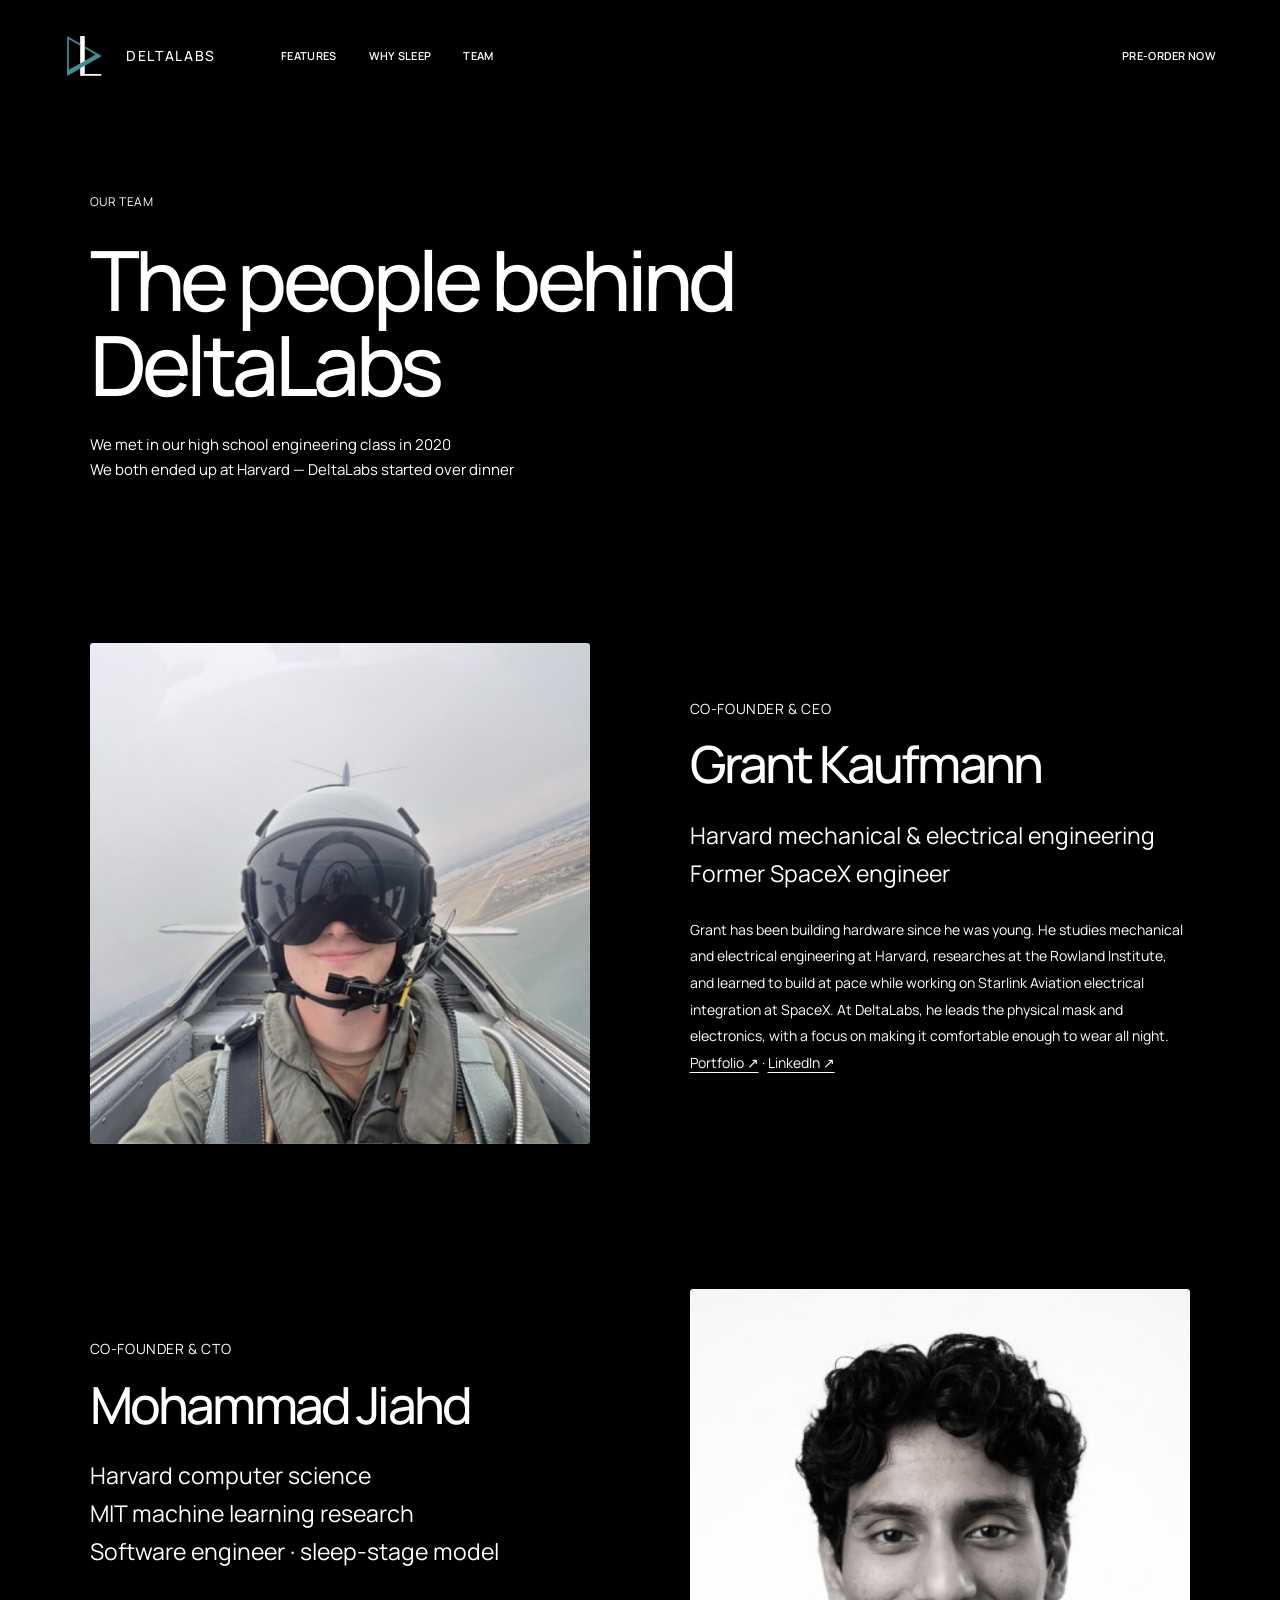
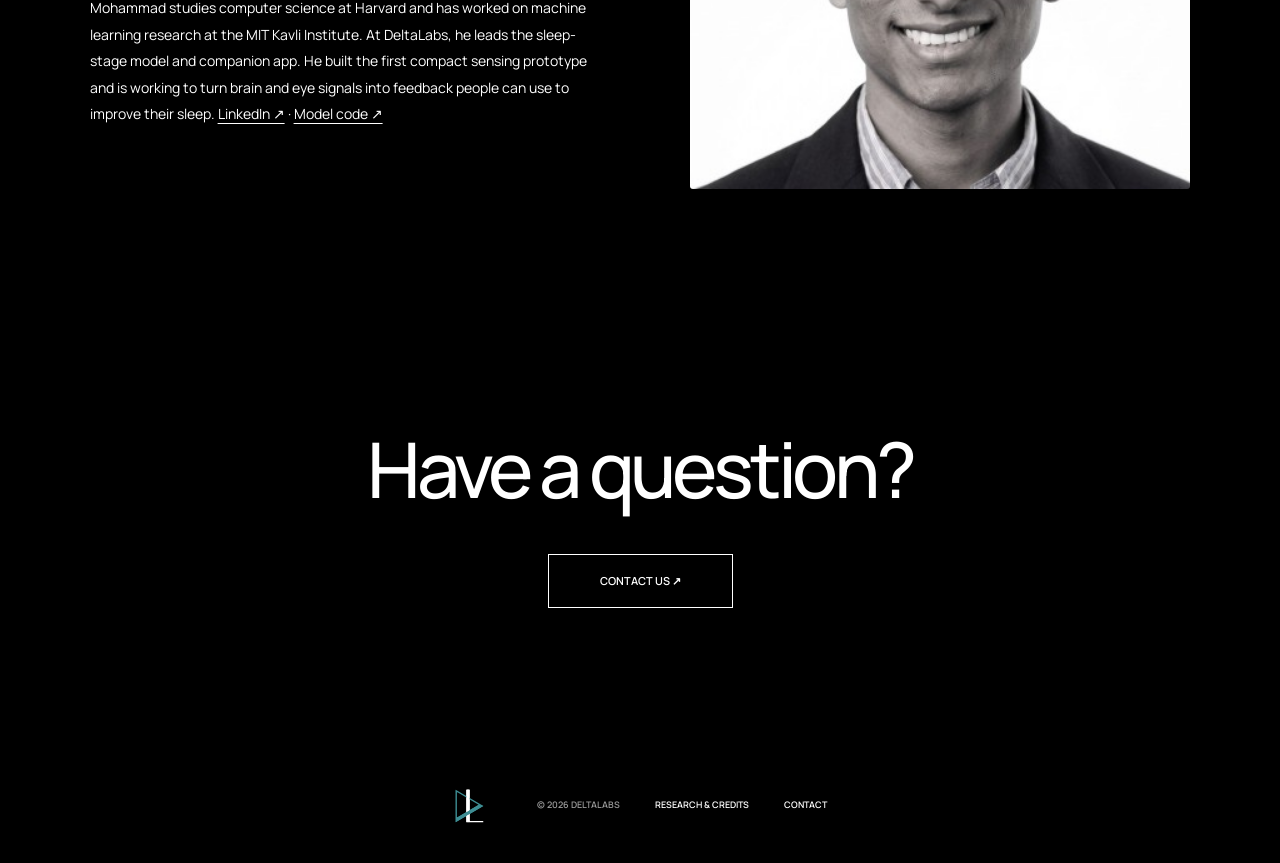
==== commit df9324f3: "Integrate mask app render and refine charging light" ====
--- a/about.html
+++ b/about.html
@@ -1,3 +1,3 @@
 <!DOCTYPE html>
 
-<html lang="en"><head><meta charset="utf-8"/><meta content="width=device-width,initial-scale=1" name="viewport"/><meta content="#000" name="theme-color"/><title>Our team — DeltaLabs</title><meta content="Affordable smart sleep masks — sleep tracking, timed light and sound, and sleep education in one mask" name="description"/><link href="assets/mark.svg?v=8" rel="icon"/><link href="styles.css?v=8" rel="stylesheet"/><link href="v4.css?v=8" rel="stylesheet"/><link href="v5.css?v=8" rel="stylesheet"/><script defer="" src="config.js"></script><script defer="" src="app.js?v=8"></script><link href="v6.css?v=8" rel="stylesheet"/><link href="v8.css?v=8" rel="stylesheet"/><link rel="stylesheet" href="v9.css?v=9"></head><body class="inner-page"><a class="skip" href="#main">Skip to content</a><header class="header"><a aria-label="DeltaLabs home" class="brand" href="./"><img alt="" height="58" src="assets/mark.svg?v=8" width="58"/><span>DELTALABS</span></a><nav aria-label="Main navigation" id="navigation"><a href="features.html?v=8">Features</a><a href="sleep.html">Why sleep</a><a href="about.html">Team</a></nav><a class="nav-cta" data-campaign="" href="./#launch">Pre-order now</a><button aria-controls="navigation" aria-expanded="false" aria-label="Open navigation" class="menu-toggle"><span></span><span></span></button></header><main id="main"><section class="team-intro" data-reveal=""><p class="eyebrow">OUR TEAM</p><h1>The people behind<br/>DeltaLabs</h1><p>We met in our high school engineering class in 2020<br/>We both ended up at Harvard — DeltaLabs started over dinner</p></section><section class="founders"><article class="founder" data-reveal=""><img alt="Grant Kaufmann in an aircraft cockpit" src="assets/grant.jpg"/><div><p class="eyebrow">CO-FOUNDER &amp; CEO</p><h2>Grant Kaufmann</h2><p class="background-line">Harvard mechanical &amp; electrical engineering<br/>Former SpaceX engineer</p><p>At Harvard, Grant researches at the Rowland Institute, helps lead the Undergraduate Robotics Club, and has worked on electrical integration for Starlink Aviation at SpaceX</p><p>He co-founded DeltaLabs to apply that hardware experience to a mask people can actually wear all night. <a href="https://grantkaufmann88.github.io/portfolio/">Portfolio ↗</a> · <a href="https://www.linkedin.com/in/grant-kaufmann-harvard/">LinkedIn ↗</a></p></div></article><article class="founder" data-reveal=""><img alt="Mohammad Jiahd" src="assets/mohammad.jpg"/><div><p class="eyebrow">CO-FOUNDER &amp; CTO</p><h2>Mohammad Jiahd</h2><p class="background-line">Harvard computer science<br/>MIT machine learning research<br/>Software engineer · sleep-stage model</p><p>Mohammad studies computer science at Harvard and has worked on machine learning research at the MIT Kavli Institute. He built the compact sleep-staging prototype behind the mask’s sensing work. He wants the software to turn a night of signals into something people can understand and act on. <a href="https://www.linkedin.com/in/mohammad-jihad/">LinkedIn ↗</a> · <a href="https://github.com/24mjihad/deltalabs-sleep/tree/raw-output">Model code ↗</a></p></div></article></section><section class="launch-minimal"><h2>Have a question?</h2><button class="button" data-contact-open="">CONTACT US ↗</button></section></main><footer><a aria-label="DeltaLabs home" class="footer-brand" href="./"><img alt="" height="44" src="assets/mark.svg?v=8" width="39"/></a><span>© <span data-year="">2026</span> DELTALABS</span><a href="science.html">RESEARCH &amp; CREDITS</a><button data-contact-open="">CONTACT</button><div aria-label="DeltaLabs social accounts" class="socials"></div></footer><dialog aria-labelledby="preorder-title" id="preorder-dialog"><button aria-label="Close" class="dialog-close" data-close="">×</button><h2 id="preorder-title">Pre-orders opening soon</h2><p>The mask is still in development<br/>We’ll link pre-orders here when they open</p><a data-contact="" hidden=""></a><div class="socials"></div></dialog><dialog aria-labelledby="contact-title" id="contact-dialog"><button aria-label="Close contact" class="dialog-close" data-close="">×</button><h2 id="contact-title">Get in touch</h2><p>We’d love to hear from you</p><a data-contact="" hidden=""></a><div class="socials"></div></dialog></body></html>+<html lang="en"><head><meta charset="utf-8"/><meta content="width=device-width,initial-scale=1" name="viewport"/><meta content="#000" name="theme-color"/><title>Our team — DeltaLabs</title><meta content="Affordable smart sleep masks — sleep tracking, timed light and sound, and sleep education in one mask" name="description"/><link href="assets/mark.svg?v=8" rel="icon"/><link href="styles.css?v=8" rel="stylesheet"/><link href="v4.css?v=8" rel="stylesheet"/><link href="v5.css?v=8" rel="stylesheet"/><script defer="" src="config.js"></script><script defer="" src="app.js?v=8"></script><link href="v6.css?v=8" rel="stylesheet"/><link href="v8.css?v=8" rel="stylesheet"/><link rel="stylesheet" href="v9.css?v=9"></head><body class="inner-page"><a class="skip" href="#main">Skip to content</a><header class="header"><a aria-label="DeltaLabs home" class="brand" href="./"><img alt="" height="58" src="assets/mark.svg?v=8" width="58"/><span>DELTALABS</span></a><nav aria-label="Main navigation" id="navigation"><a href="features.html?v=8">Features</a><a href="sleep.html">Why sleep</a><a href="about.html">Team</a></nav><a class="nav-cta" data-campaign="" href="./#launch">Pre-order now</a><button aria-controls="navigation" aria-expanded="false" aria-label="Open navigation" class="menu-toggle"><span></span><span></span></button></header><main id="main"><section class="team-intro" data-reveal=""><p class="eyebrow">OUR TEAM</p><h1>The people behind<br/>DeltaLabs</h1><p>We met in our high school engineering class in 2020<br/>We both ended up at Harvard — DeltaLabs started over dinner</p></section><section class="founders"><article class="founder" data-reveal=""><img alt="Grant Kaufmann in an aircraft cockpit" src="assets/grant.jpg"/><div><p class="eyebrow">CO-FOUNDER &amp; CEO</p><h2>Grant Kaufmann</h2><p class="background-line">Harvard mechanical &amp; electrical engineering<br/>Former SpaceX engineer</p><p>Grant has been building hardware since he was young. He studies mechanical and electrical engineering at Harvard, researches at the Rowland Institute, and learned to build at pace while working on Starlink Aviation electrical integration at SpaceX. At DeltaLabs, he leads the physical mask and electronics, with a focus on making it comfortable enough to wear all night. <a href="https://grantkaufmann88.github.io/portfolio/">Portfolio ↗</a> · <a href="https://www.linkedin.com/in/grant-kaufmann-harvard/">LinkedIn ↗</a></p></div></article><article class="founder" data-reveal=""><img alt="Mohammad Jiahd" src="assets/mohammad.jpg"/><div><p class="eyebrow">CO-FOUNDER &amp; CTO</p><h2>Mohammad Jiahd</h2><p class="background-line">Harvard computer science<br/>MIT machine learning research<br/>Software engineer · sleep-stage model</p><p>Mohammad studies computer science at Harvard and has worked on machine learning research at the MIT Kavli Institute. At DeltaLabs, he leads the sleep-stage model and companion app. He built the first compact sensing prototype and is working to turn brain and eye signals into feedback people can use to improve their sleep. <a href="https://www.linkedin.com/in/mohammad-jihad/">LinkedIn ↗</a> · <a href="https://github.com/24mjihad/deltalabs-sleep/tree/raw-output">Model code ↗</a></p></div></article></section><section class="launch-minimal"><h2>Have a question?</h2><button class="button" data-contact-open="">CONTACT US ↗</button></section></main><footer><a aria-label="DeltaLabs home" class="footer-brand" href="./"><img alt="" height="44" src="assets/mark.svg?v=8" width="39"/></a><span>© <span data-year="">2026</span> DELTALABS</span><a href="science.html">RESEARCH &amp; CREDITS</a><button data-contact-open="">CONTACT</button><div aria-label="DeltaLabs social accounts" class="socials"></div></footer><dialog aria-labelledby="preorder-title" id="preorder-dialog"><button aria-label="Close" class="dialog-close" data-close="">×</button><h2 id="preorder-title">Pre-orders opening soon</h2><p>The mask is still in development<br/>We’ll link pre-orders here when they open</p><a data-contact="" hidden=""></a><div class="socials"></div></dialog><dialog aria-labelledby="contact-title" id="contact-dialog"><button aria-label="Close contact" class="dialog-close" data-close="">×</button><h2 id="contact-title">Get in touch</h2><p>We’d love to hear from you</p><a data-contact="" hidden=""></a><div class="socials"></div></dialog></body></html>
--- a/v9.css
+++ b/v9.css
@@ -6,3 +6,5 @@
 /* A connected example of the actual prototype architecture */
 .diagram-wrap{width:100%;padding:1rem 0 0}.network-diagram{display:block;width:100%;height:auto;max-height:330px;overflow:visible}.network-edge{fill:none;stroke:#c7e0e5;stroke-width:1;opacity:.23}.network-edge.emphasized{stroke:#bcefff;stroke-width:1.5;opacity:.66}.network-node{fill:#0d1b20;stroke:#e9f9fb;stroke-width:1.7}.network-node.highlighted{fill:#bfeaf0;filter:drop-shadow(0 0 5px #bfeaf0)}.network-title{fill:#fff;font-size:10px;font-weight:600;letter-spacing:1px}.network-small{fill:#f7ffff;font-size:10px}.network-detail{fill:#b9cbd0;font-size:10px}.diagram-note{font-size:.65rem;color:#b9cbd0;margin:.3rem 0 1rem;text-align:center}
 @media(max-width:800px){.tracking{padding-block:4rem}.tracking .signal-plot{height:220px}.material-pair{grid-template-columns:1fr;gap:2rem}.material-pair h2{font-size:clamp(2rem,7vw,3rem)}.model-lab{padding-block:5rem}.network-card{min-height:0}.network-diagram{max-height:none}.app-gallery-controls{margin-top:1rem}}
+
+.mask-status{background:transparent}.mask-status img{width:100%;height:160px;object-fit:contain;filter:none;background:transparent}
